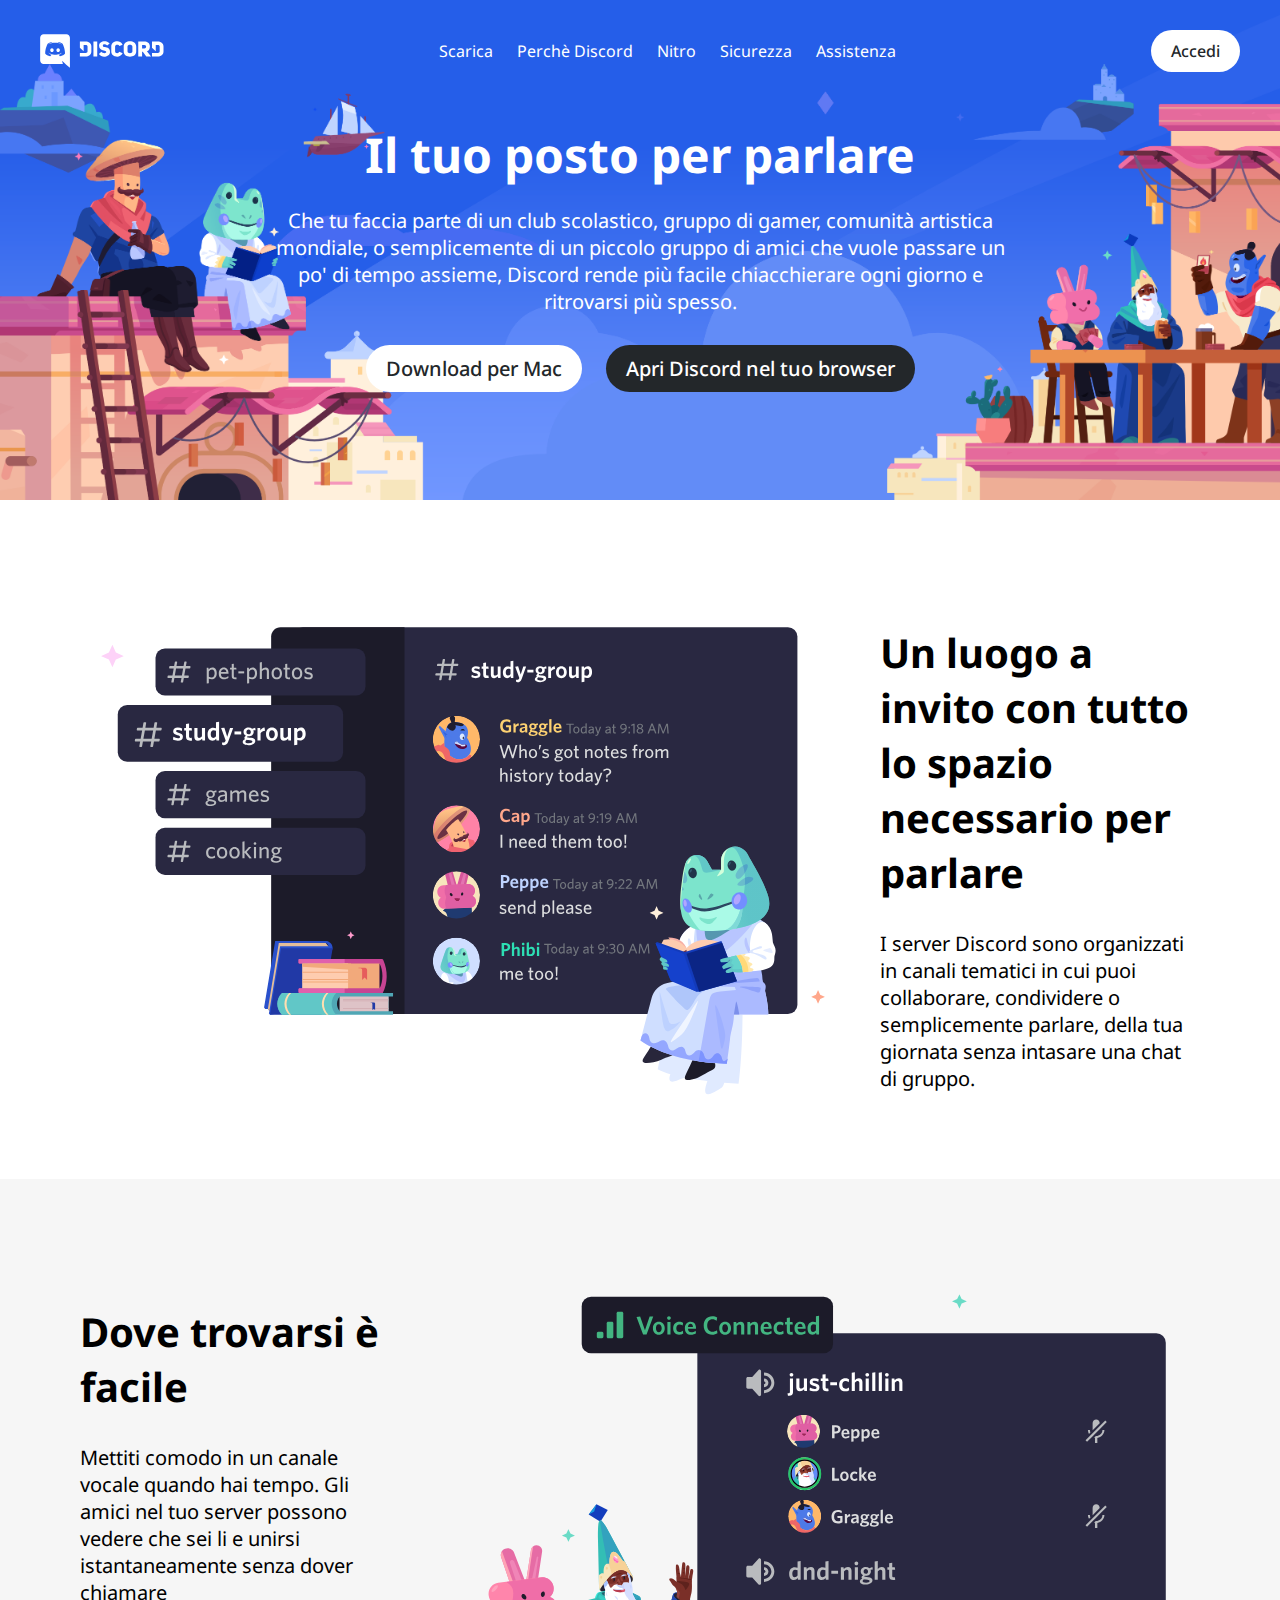
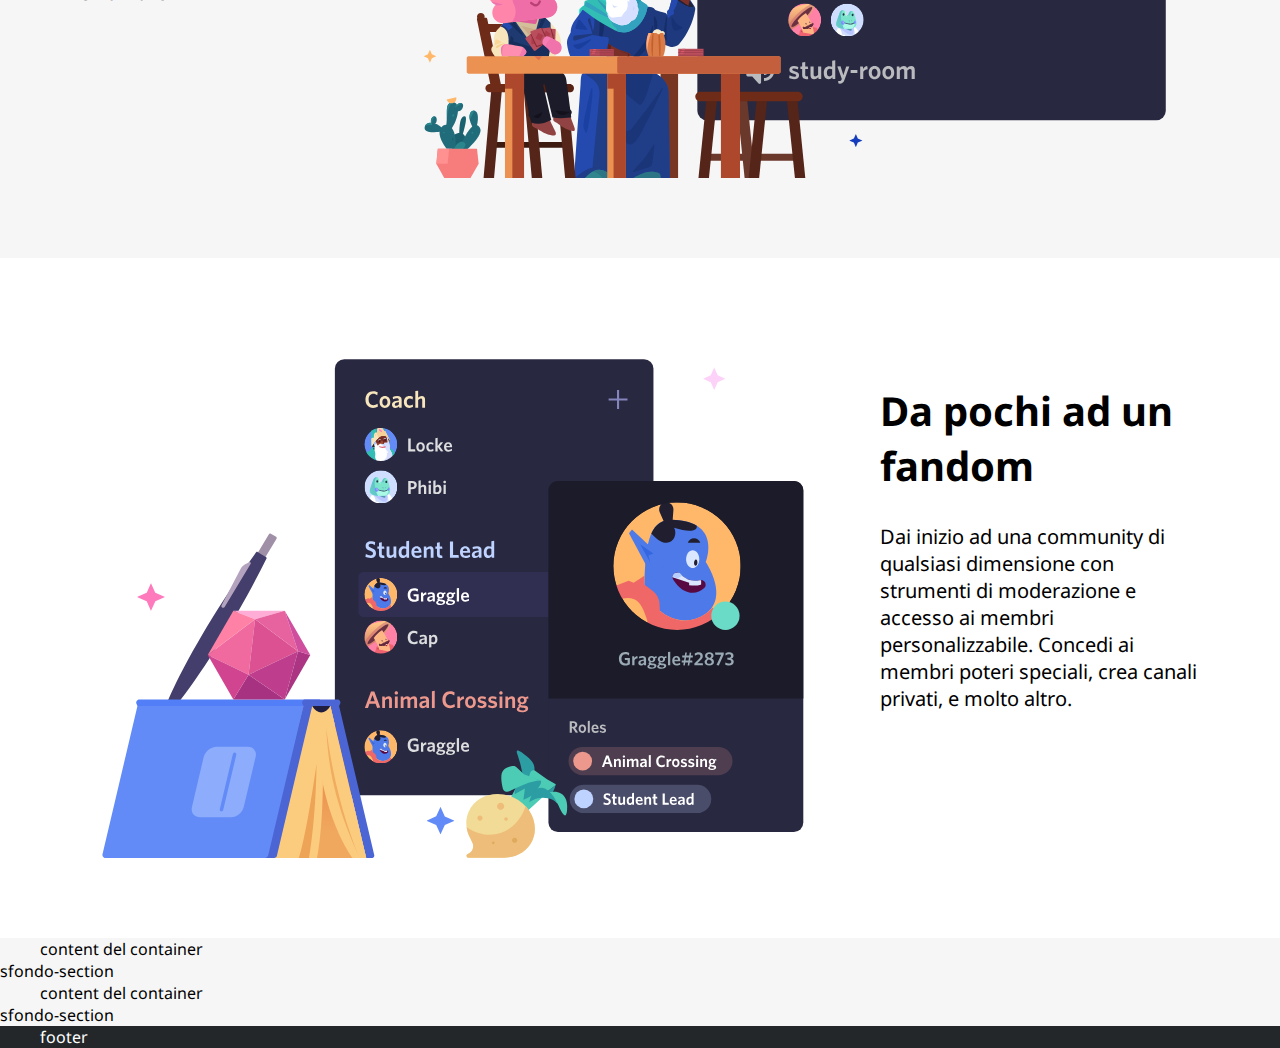
==== index.html @ d2abf6e1 "added 3/5 sections at main" ====
<!DOCTYPE html>
<html lang="en">

<head>
  <meta charset="UTF-8">
  <meta name="viewport" content="width=device-width, initial-scale=1.0">
  <link rel="stylesheet" href="resources/css/standard.css">
  <link rel="preconnect" href="https://fonts.googleapis.com">
  <link rel="preconnect" href="https://fonts.gstatic.com" crossorigin>
  <link
    href="https://fonts.googleapis.com/css2?family=Noto+Sans:ital,wght@0,100;0,200;0,300;0,400;0,500;0,600;0,700;0,800;0,900;1,100;1,200;1,300;1,400;1,500;1,600;1,700;1,800;1,900&display=swap"
    rel="stylesheet"> <!-- Link at google-font: "Noto Sans"-->
  <link rel="stylesheet" href="https://cdnjs.cloudflare.com/ajax/libs/font-awesome/6.5.1/css/all.min.css"
    integrity="sha512-DTOQO9RWCH3ppGqcWaEA1BIZOC6xxalwEsw9c2QQeAIftl+Vegovlnee1c9QX4TctnWMn13TZye+giMm8e2LwA=="
    crossorigin="anonymous" referrerpolicy="no-referrer" /> <!-- Link a Font Awesome-->
  <link rel="stylesheet" href="resources/css/utility.css">
  <link rel="stylesheet" href="resources/css/styles.css">
  <title>Discord</title>
</head>

<body>


  <header class=" background-color-blue color-secondary display-flex flex-direction-column">

    <nav class="container-1200 display-flex justify-content-space-between align-items-center width-100x100">
      <img src="resources/img/logo.svg" alt="discord logo">
      <ul class="no-list-style">
        <li><a href="www.google.com">Scarica</a></li>
        <li><a href="www.google.com">Perchè Discord</a></li>
        <li><a href="www.google.com">Nitro</a></li>
        <li><a href="www.google.com">Sicurezza</a></li>
        <li><a href="www.google.com">Assistenza</a></li>
      </ul>
      <a class="button background-color-secondary color-primary" href="www.google.com">Accedi</a>
    </nav>

    <div class="hero container-800 display-flex align-items-center">
      <section id="introduction" class="text-align-center">
        <h2 class="font-size-em-300 margin-20">Il tuo posto per parlare</h2>
        <p class="font-size-em-125 margin-20">Che tu faccia parte di un club scolastico, gruppo di gamer, comunità
          artistica mondiale, o semplicemente di
          un piccolo gruppo di amici che vuole passare un po' di tempo assieme, Discord rende più facile chiacchierare
          ogni giorno e ritrovarsi più spesso.</p>
        <a class="button display-inline-block margin-10 background-color-secondary color-primary font-size-125"
          href="www.google.com"><i class="fa-solid fa-down-long"></i>
          Download per Mac</a>
        <a class="button display-inline-block margin-10 background-color-primary color-secondary font-size-125"
          href="www.google.com">Apri Discord nel tuo browser</a>
      </section>
    </div>

  </header>



  <main>

    <section id="organization" class="padding-80">
      <div class="container-1200 display-flex">
        <img class="width-100x100" src="resources/img/item1.svg" alt="item1">
        <div class="section-description">
          <h2 class="font-size-em-250">Un luogo a invito con tutto lo spazio necessario per parlare</h2>
          <p class="font-size-em-125">I server Discord sono organizzati in canali tematici in cui puoi collaborare,
            condividere o semplicemente
            parlare, della tua giornata senza intasare una chat di gruppo.</p>
        </div>
      </div>
    </section>

    <section id="where" class="padding-80 background-color-grey">
      <div class="container-1200 display-flex flex-direction-row-reverse">
        <img class="width-100x100" src="resources/img/item2.svg" alt="item2">
        <div class="section-description">
          <h2 class="font-size-em-250">Dove trovarsi è facile</h2>
          <p class="font-size-em-125">Mettiti comodo in un canale vocale quando hai tempo. Gli amici nel tuo server
            possono vedere che sei li e unirsi istantaneamente senza dover chiamare</p>
        </div>
      </div>
    </section>

    <section id="community" class="padding-80">
      <div class="container-1200 display-flex">
        <img class="width-100x100" src="resources/img/item3.svg" alt="item3">
        <div class="section-description">
          <h2 class="font-size-em-250">Da pochi ad un fandom</h2>
          <p class="font-size-em-125">Dai inizio ad una community di qualsiasi dimensione con strumenti di moderazione e
            accesso ai membri personalizzabile. Concedi ai membri poteri speciali, crea canali privati, e molto altro.
          </p>
        </div>
      </div>
    </section>


    <section class="background-color-grey">
      <div class="container-1200 display-flex">
        content del container
      </div>sfondo-section
    </section>
    <section class="background-color-grey">
      <div class="container-1200 display-flex ">
        content del container
      </div>sfondo-section
    </section>
  </main>

  <footer class=" background-color-primary color-secondary">
    <div class="container-1200">
      footer
    </div>
  </footer>
</body>

</html>
---- resources/css/standard.css ----
/*********************** RESET **********************/

* {
  box-sizing: border-box;
  margin: 0;
  padding: 0;
}


/*********************** COLOR & BACKGROUND **********************/

:root {
  --white: #ffffff;
  --black: #000000;
  --blue: #0000ff;
  --green: #008000;
  --red: #ff0000;
  --yellow: #ffff00;
  --purple: #800080;
  --orange: #ffa500;
}

.white {
  color: var(--white);
}

.black {
  color: var(--black);
}

.blue {
  color: var(--blue);
}

.green {
  color: var(--green);
}

.red {
  color: var(--red);
}

.yellow {
  color: var(--yellow);
}

.purple {
  color: var(--purple);
}

.orange {
  color: var(--orange);
}

.background-white {
  background-color: var(--white);
}

.background-black {
  background-color: var(--black);
}

.background-blue {
  background-color: var(--blue);
}

.background-green {
  background-color: var(--green);
}

.background-red {
  background-color: var(--red);
}

.background-yellow {
  background-color: var(--yellow);
}

.background-purple {
  background-color: var(--purple);
}

.background-orange {
  background-color: var(--orange);
}


/******************** MARGIN AND PADDING ************************/

.padding-5 {
  padding: 5px;
}

.padding-10 {
  padding: 10px;
}

.padding-20 {
  padding: 20px;
}

.margin-5 {
  margin: 5px;
}

.margin-10 {
  margin: 10px;
}

.margin-20 {
  margin: 20px;
}

/*********************** UL **********************/

.no-list-style {
  list-style: none;
}


/*********************** TEXT **********************/

/** Font-Size **/

.font-size-25 {
  font-size: 0.25rem;
}

.font-size-50 {
  font-size: 0.5rem;
}

.font-size-75 {
  font-size: 0.75rem;
}

.font-size-100 {
  font-size: 1rem;
}

.font-size-125 {
  font-size: 1.25rem;
}

.font-size-150 {
  font-size: 1.5rem;
}

.font-size-175 {
  font-size: 1.75rem;
}

.font-size-200 {
  font-size: 2rem;
}


/*********************** DISPLAY **********************/

.display-inline-block {
  display: inline-block;
}


/*********************** DISPLAY: FLEX **********************/


.display-flex {
  display: flex;
}

.flex-direction-column {
  flex-direction: column;
}

.flex-direction-column-reverse {
  flex-direction: column-reverse;
}

.flex-direction-row {
  flex-direction: row;
}

.flex-direction-row-reverse {
  flex-direction: row-reverse;
}


/**/

.justify-content-start {
  justify-content: flex-start;
}

.justify-content-end {
  justify-content: flex-end;
}

.justify-content-around {
  justify-content: space-around;
}

.justify-content-center {
  justify-content: center;
}

.justify-content-space-between {
  justify-content: space-between;
}

.justify-content-space-evenly {
  justify-content: space-evenly;
}

/**/

.align-items-flex-start {
  align-items: flex-start;
}

.align-items-flex-end {
  align-items: flex-end;
}

.align-items-center {
  align-items: center;
}
---- resources/css/utility.css ----
/*********************** RESET **********************/

* {
  box-sizing: border-box;
  margin: 0;
  padding: 0;
}


/*********************** COLOR & BACKGROUND **********************/

:root {
  --white: #ffffff;
  --black: #000000;
  --blue: #0000ff;
  --green: #008000;
  --red: #ff0000;
  --yellow: #ffff00;
  --purple: #800080;
  --orange: #ffa500;
}

.white {
  color: var(--white);
}

.black {
  color: var(--black);
}

.blue {
  color: var(--blue);
}

.green {
  color: var(--green);
}

.red {
  color: var(--red);
}

.yellow {
  color: var(--yellow);
}

.purple {
  color: var(--purple);
}

.orange {
  color: var(--orange);
}

.background-white {
  background-color: var(--white);
}

.background-black {
  background-color: var(--black);
}

.background-blue {
  background-color: var(--blue);
}

.background-green {
  background-color: var(--green);
}

.background-red {
  background-color: var(--red);
}

.background-yellow {
  background-color: var(--yellow);
}

.background-purple {
  background-color: var(--purple);
}

.background-orange {
  background-color: var(--orange);
}


/******************** MARGIN AND PADDING ************************/

.padding-5 {
  padding: 5px;
}

.padding-10 {
  padding: 10px;
}

.padding-20 {
  padding: 20px;
}

.padding-30 {
  padding: 30px;
}

.padding-40 {
  padding: 40px;
}

.padding-50 {
  padding: 50px;
}

.padding-60 {
  padding: 60px;
}

.padding-70 {
  padding: 70px;
}

.padding-80 {
  padding: 80px;
}



.margin-5 {
  margin: 5px;
}

.margin-10 {
  margin: 10px;
}

.margin-20 {
  margin: 20px;
}

.margin-30 {
  margin: 30px;
}

.margin-40 {
  margin: 40px;
}

.margin-50 {
  margin: 50px;
}

.margin-60 {
  margin: 60px;
}

.margin-70 {
  margin: 70px;
}

.margin-80 {
  margin: 80px;
}



/*********************** CONTAINER  **********************/

.container-1200 {
  max-width: 1200px;
  margin: 0 auto;
}

.container-800 {
  max-width: 800px;
  margin: 0 auto;
}

.width-100x100 {
  width: 100%;
}


/*********************** UL **********************/

.no-list-style {
  list-style: none;
}






/*********************** TEXT **********************/

/** Font-Size **/

.font-size-rem-25 {
  font-size: 0.25rem;
}

.font-size-rem-50 {
  font-size: 0.5rem;
}

.font-size-rem-75 {
  font-size: 0.75rem;
}

.font-size-rem-100 {
  font-size: 1rem;
}

.font-size-rem-125 {
  font-size: 1.25rem;
}

.font-size-rem-150 {
  font-size: 1.5rem;
}

.font-size-rem-175 {
  font-size: 1.75rem;
}

.font-size-rem-200 {
  font-size: 2rem;
}

.font-size-rem-250 {
  font-size: 2.5rem;
}

.font-size-rem-300 {
  font-size: 3rem;
}

.font-size-em-25 {
  font-size: 0.25em;
}

.font-size-em-50 {
  font-size: 0.5em;
}

.font-size-em-75 {
  font-size: 0.75em;
}

.font-size-em-100 {
  font-size: 1em;
}

.font-size-em-125 {
  font-size: 1.25em;
}

.font-size-em-150 {
  font-size: 1.5em;
}

.font-size-em-175 {
  font-size: 1.75em;
}

.font-size-em-200 {
  font-size: 2em;
}

.font-size-em-250 {
  font-size: 2.5em;
}

.font-size-em-300 {
  font-size: 3em;
}



/**/

.text-align-center {
  text-align: center;
}


/*********************** DISPLAY **********************/

.display-inline-block {
  display: inline-block;
}


/*********************** DISPLAY: FLEX **********************/


.display-flex {
  display: flex;
}

.flex-direction-column {
  flex-direction: column;
}

.flex-direction-column-reverse {
  flex-direction: column-reverse;
}

.flex-direction-row {
  flex-direction: row;
}

.flex-direction-row-reverse {
  flex-direction: row-reverse;
}


/**/

.justify-content-start {
  justify-content: flex-start;
}

.justify-content-end {
  justify-content: flex-end;
}

.justify-content-around {
  justify-content: space-around;
}

.justify-content-center {
  justify-content: center;
}

.justify-content-space-between {
  justify-content: space-between;
}

.justify-content-space-evenly {
  justify-content: space-evenly;
}

/**/

.align-items-flex-start {
  align-items: flex-start;
}

.align-items-flex-end {
  align-items: flex-end;
}

.align-items-center {
  align-items: center;
}
---- resources/css/styles.css ----
* {
  font-family: 'Noto Sans', sans-serif;
  ;
}


/*********************** COLOR & BACKGROUND **********************/

:root {
  --color-secondary-color: #ffffff;
  --color-contrast: #aebbe7;
  --color-primary-color: #23272a;
  --color-background-color: #255ee9;
  --color-background-grey: #f6f6f6;
}

.color-primary {
  color: var(--color-primary-color);
}

.color-secondary {
  color: var(--color-secondary-color);
}

.color-contrast {
  color: var(--color-contrast);
}

.color-blue {
  color: var(--color-background-color);
}

.color-grey {
  color: var(--color-background-grey);
}

.background-color-primary {
  background-color: var(--color-primary-color);
}

.background-color-secondary {
  background-color: var(--color-secondary-color);
}

.background-color-contrast {
  background-color: var(--color-contrast);
}

.background-color-blue {
  background-color: var(--color-background-color);
}

.background-color-grey {
  background-color: var(--color-background-grey);
}

/*********************** BUTTON **************************/

.button {
  text-decoration: none;
  border-radius: 25px;
  padding: 10px 20px;
  font-weight: 500;
}

.button:hover {
  text-shadow: var(--color-primary-color) 1px 0 10px;
  color: var(--color-background-color);
}

/*******************************      HEADER   ******************************/

header {
  background-image: url(../img/jumbo.png);
  background-size: cover;
  min-height: 500px;
}

nav {
  padding: 30px 0;
  height: 20%;
}

nav li {
  display: inline-block;
  margin-left: 20px;
}

nav li a {
  text-decoration: none;
  color: var(--color-secondary-color);
}

nav li a:hover {
  text-shadow: var(--color-primary-color) 1px 0 10px;
}


/************************* MAIN *****************************************************/

.section-description {
  width: 40%;
  padding-top: 4%;
}

section img {
  width: 60%;
}

section h2 {
  margin-bottom: 30px;
}
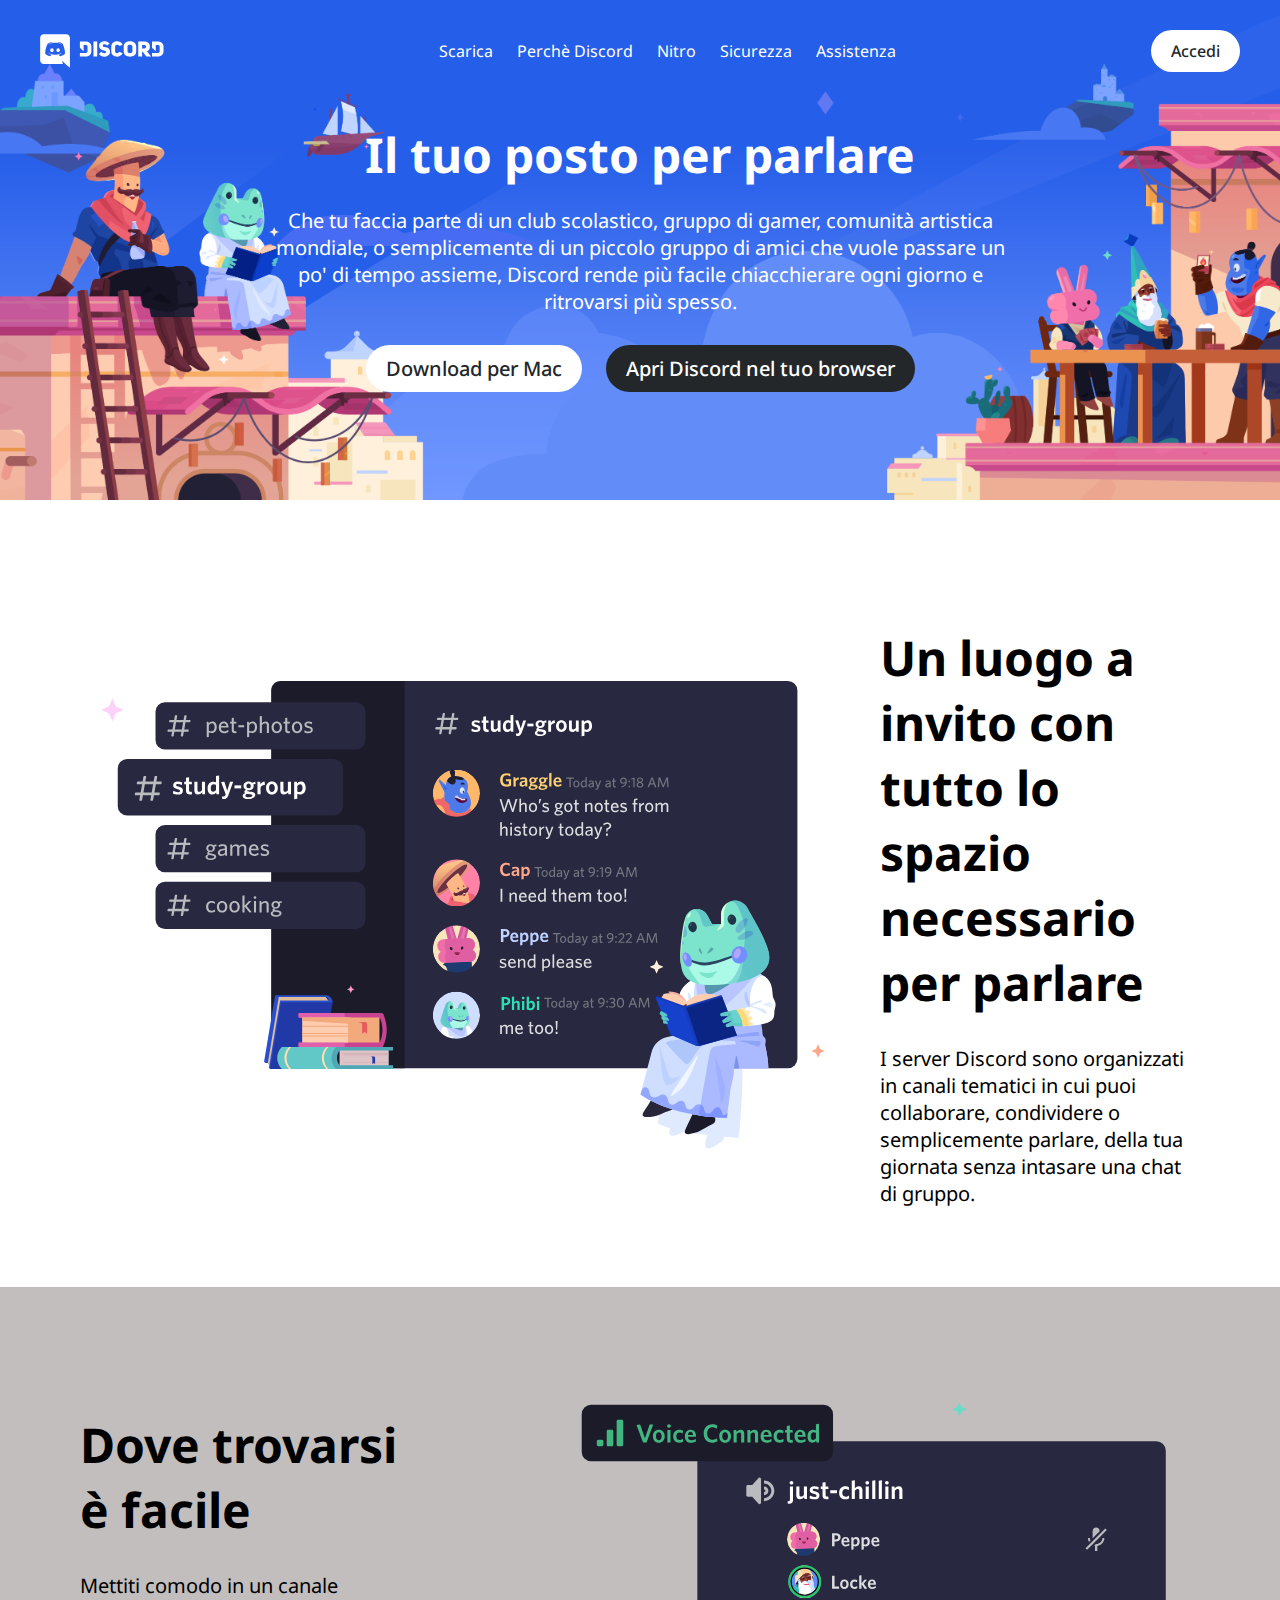
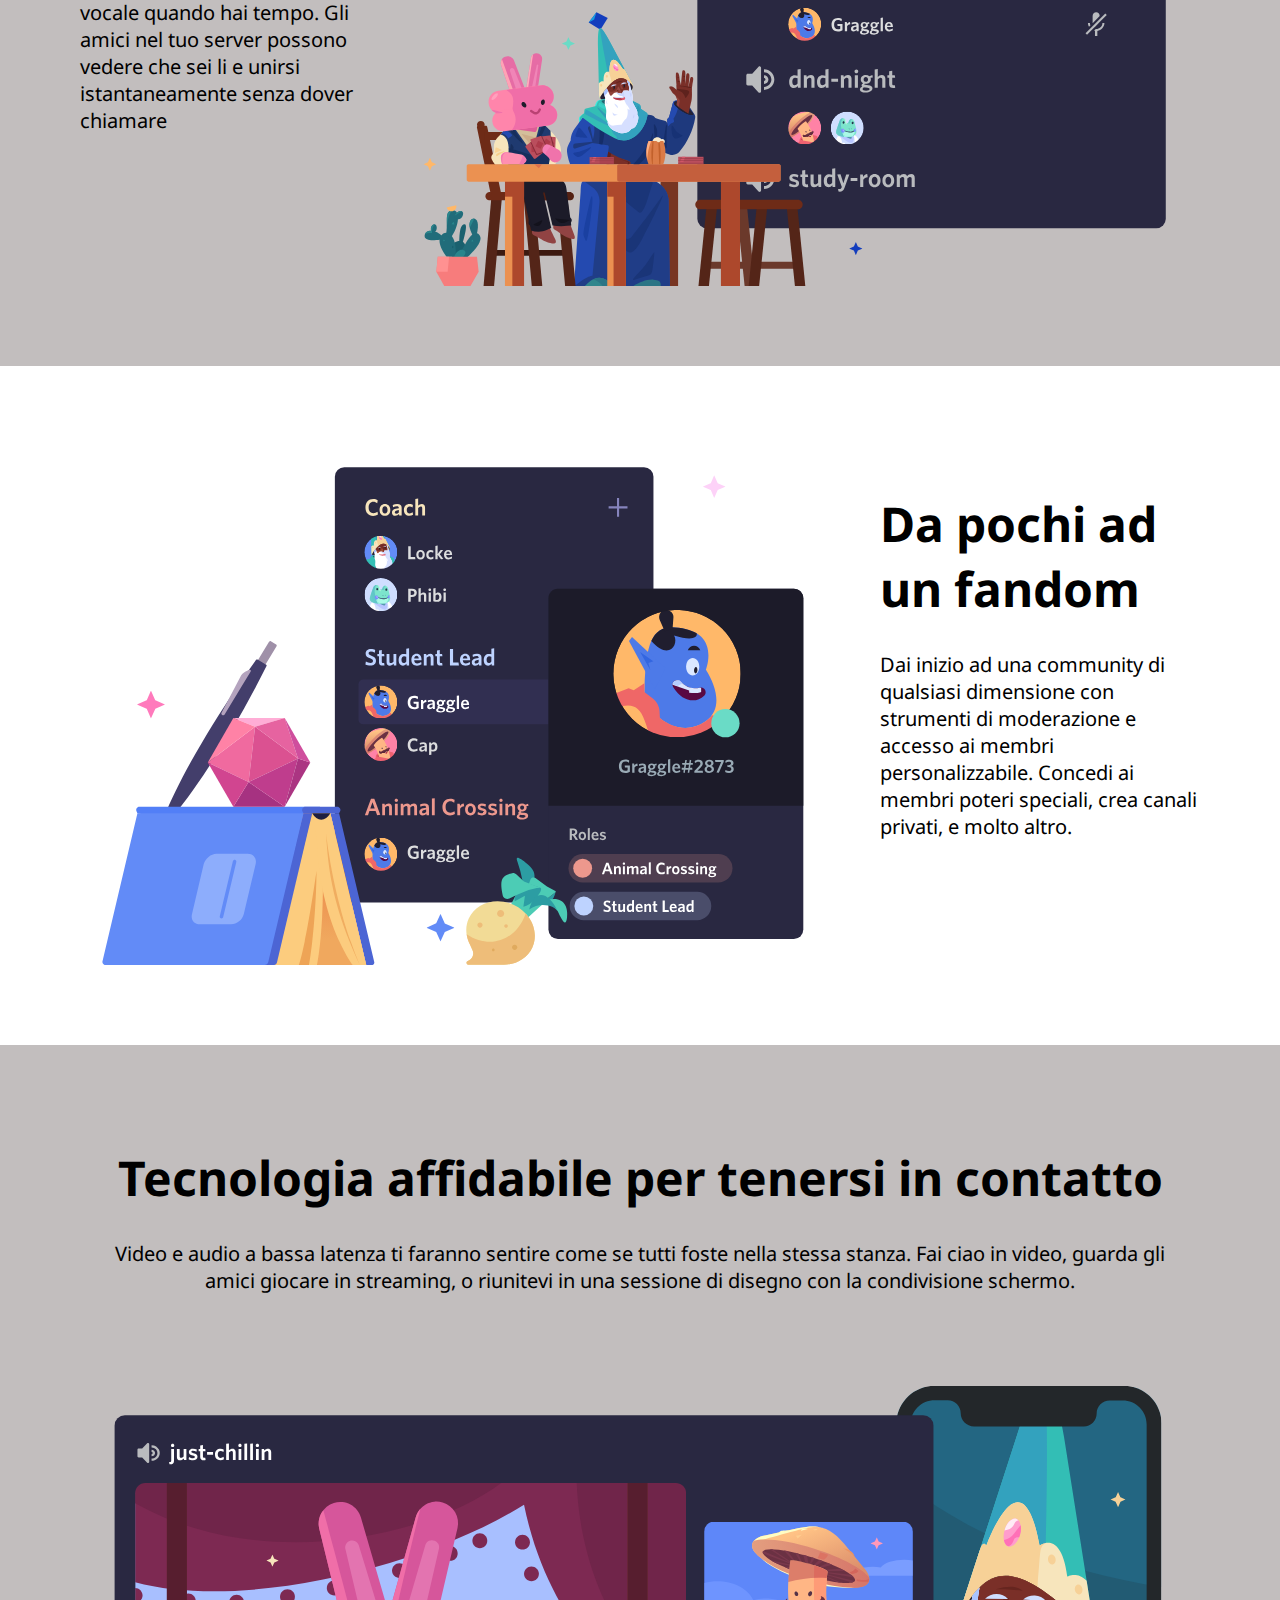
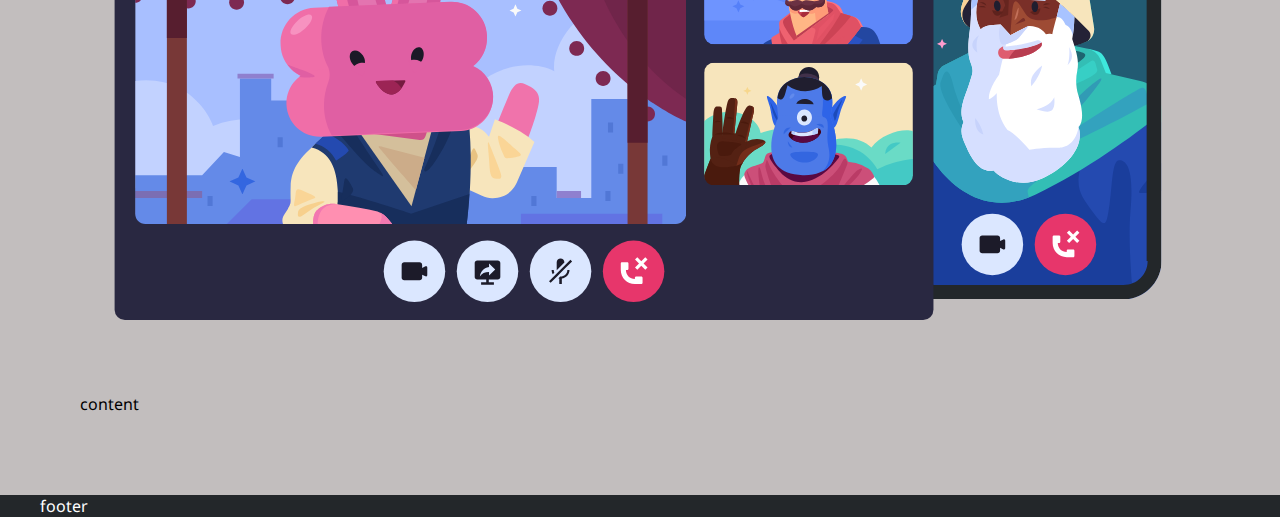
==== commit cc78fb74: "completed main" ====
--- a/index.html
+++ b/index.html
@@ -60,7 +60,7 @@
       <div class="container-1200 display-flex">
         <img class="width-100x100" src="resources/img/item1.svg" alt="item1">
         <div class="section-description">
-          <h2 class="font-size-em-250">Un luogo a invito con tutto lo spazio necessario per parlare</h2>
+          <h2 class="font-size-em-300">Un luogo a invito con tutto lo spazio necessario per parlare</h2>
           <p class="font-size-em-125">I server Discord sono organizzati in canali tematici in cui puoi collaborare,
             condividere o semplicemente
             parlare, della tua giornata senza intasare una chat di gruppo.</p>
@@ -68,11 +68,12 @@
       </div>
     </section>
 
+
     <section id="where" class="padding-80 background-color-grey">
       <div class="container-1200 display-flex flex-direction-row-reverse">
         <img class="width-100x100" src="resources/img/item2.svg" alt="item2">
         <div class="section-description">
-          <h2 class="font-size-em-250">Dove trovarsi è facile</h2>
+          <h2 class="font-size-em-300">Dove trovarsi è facile</h2>
           <p class="font-size-em-125">Mettiti comodo in un canale vocale quando hai tempo. Gli amici nel tuo server
             possono vedere che sei li e unirsi istantaneamente senza dover chiamare</p>
         </div>
@@ -83,7 +84,7 @@
       <div class="container-1200 display-flex">
         <img class="width-100x100" src="resources/img/item3.svg" alt="item3">
         <div class="section-description">
-          <h2 class="font-size-em-250">Da pochi ad un fandom</h2>
+          <h2 class="font-size-em-300">Da pochi ad un fandom</h2>
           <p class="font-size-em-125">Dai inizio ad una community di qualsiasi dimensione con strumenti di moderazione e
             accesso ai membri personalizzabile. Concedi ai membri poteri speciali, crea canali privati, e molto altro.
           </p>
@@ -92,16 +93,19 @@
     </section>
 
 
-    <section class="background-color-grey">
-      <div class="container-1200 display-flex">
-        content del container
-      </div>sfondo-section
-    </section>
-    <section class="background-color-grey">
-      <div class="container-1200 display-flex ">
-        content del container
-      </div>sfondo-section
-    </section>
+    <section id="call-to-action" class="background-color-grey padding-80">
+      <div class="container-1200 display-flex flex-direction-column">
+        <div class="text-align-center padding-20">
+          <h2 class="font-size-em-300">Tecnologia affidabile per tenersi in contatto</h2>
+          <p class="font-size-em-125">Video e audio a bassa latenza ti faranno sentire come se tutti foste nella stessa
+            stanza. Fai ciao in
+            video, guarda gli amici giocare in streaming, o riunitevi in una sessione di disegno con la condivisione
+            schermo.</p>
+        </div>
+
+        <img class="width-100x100" src="resources/img/item4-big.svg" alt="item4">
+        <div>content</div>
+      </div>
   </main>
 
   <footer class=" background-color-primary color-secondary">
--- a/resources/css/styles.css
+++ b/resources/css/styles.css
@@ -11,7 +11,7 @@
   --color-contrast: #aebbe7;
   --color-primary-color: #23272a;
   --color-background-color: #255ee9;
-  --color-background-grey: #f6f6f6;
+  --color-background-grey: rgb(194, 190, 190);
 }
 
 .color-primary {
@@ -109,4 +109,10 @@
 
 section h2 {
   margin-bottom: 30px;
+}
+
+.wave {
+  height: 15vh;
+  background-image: url(../img/wave.svg);
+  fill: red
 }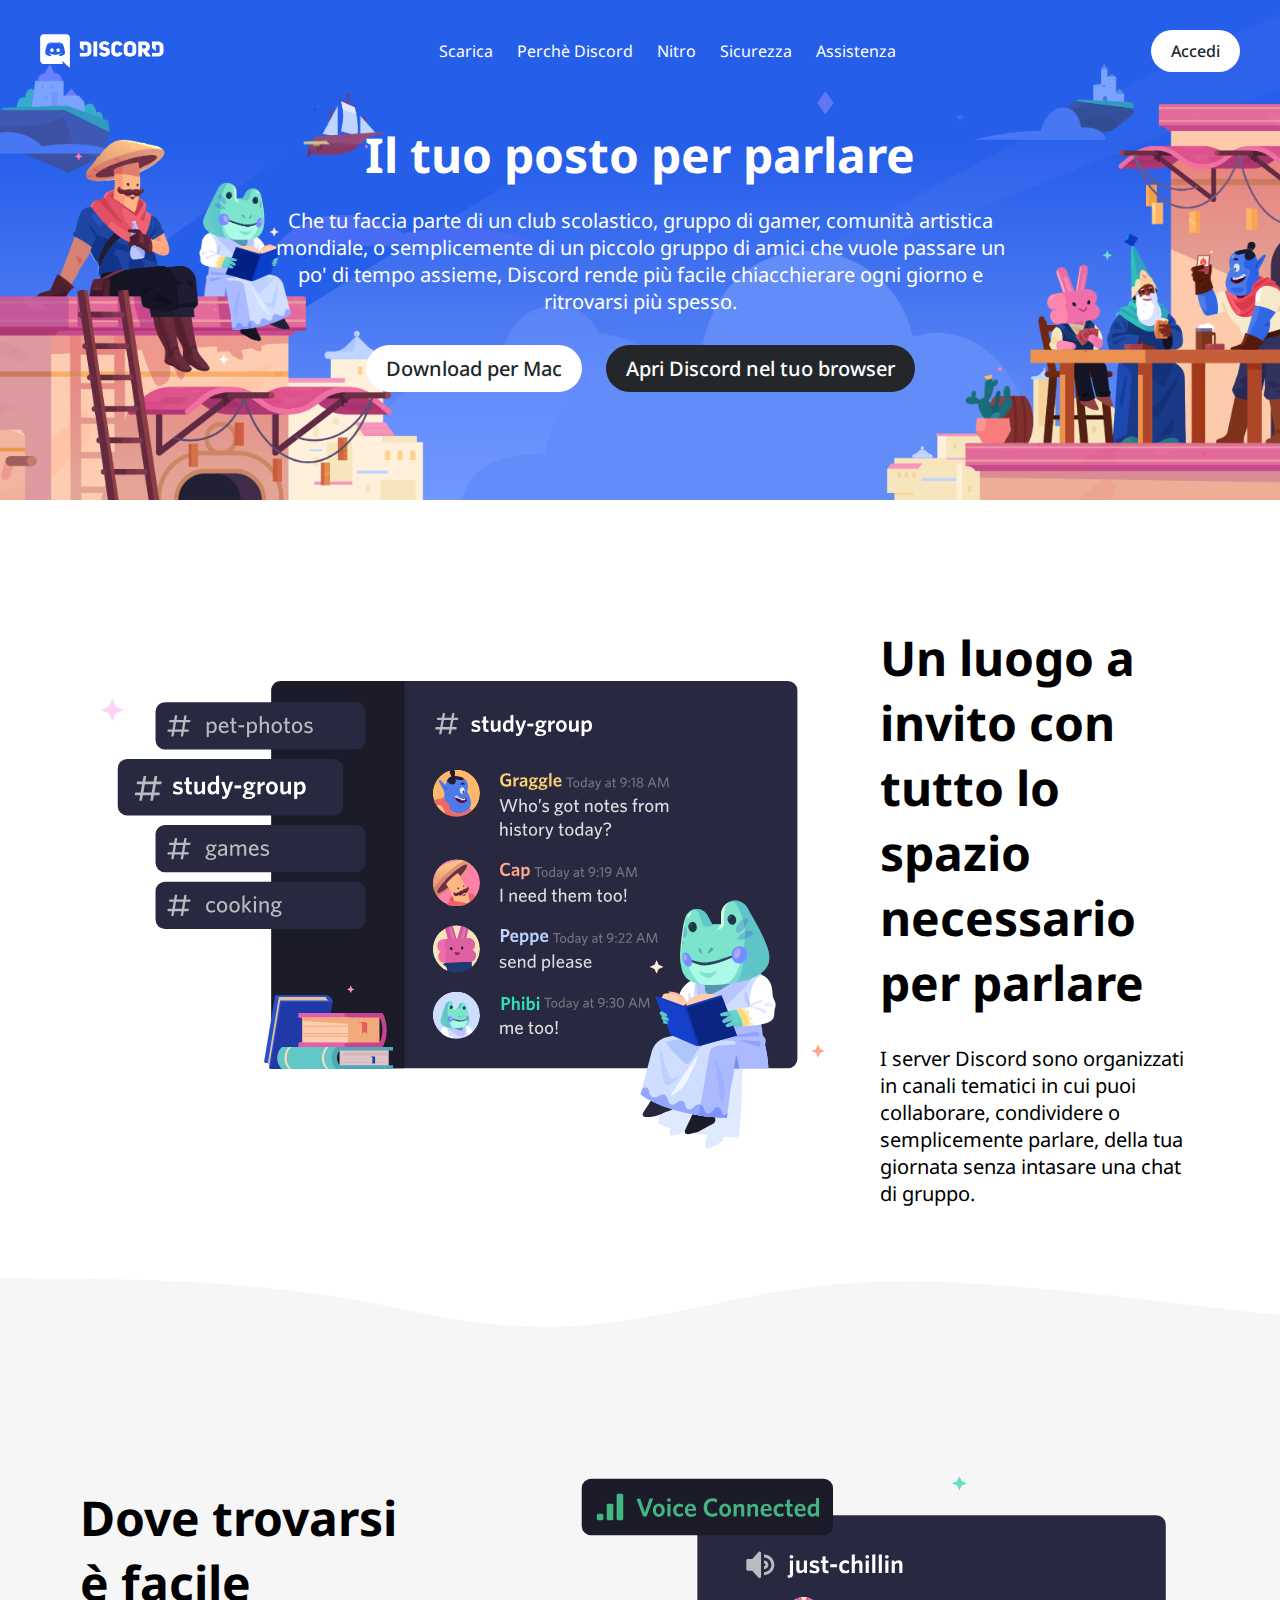
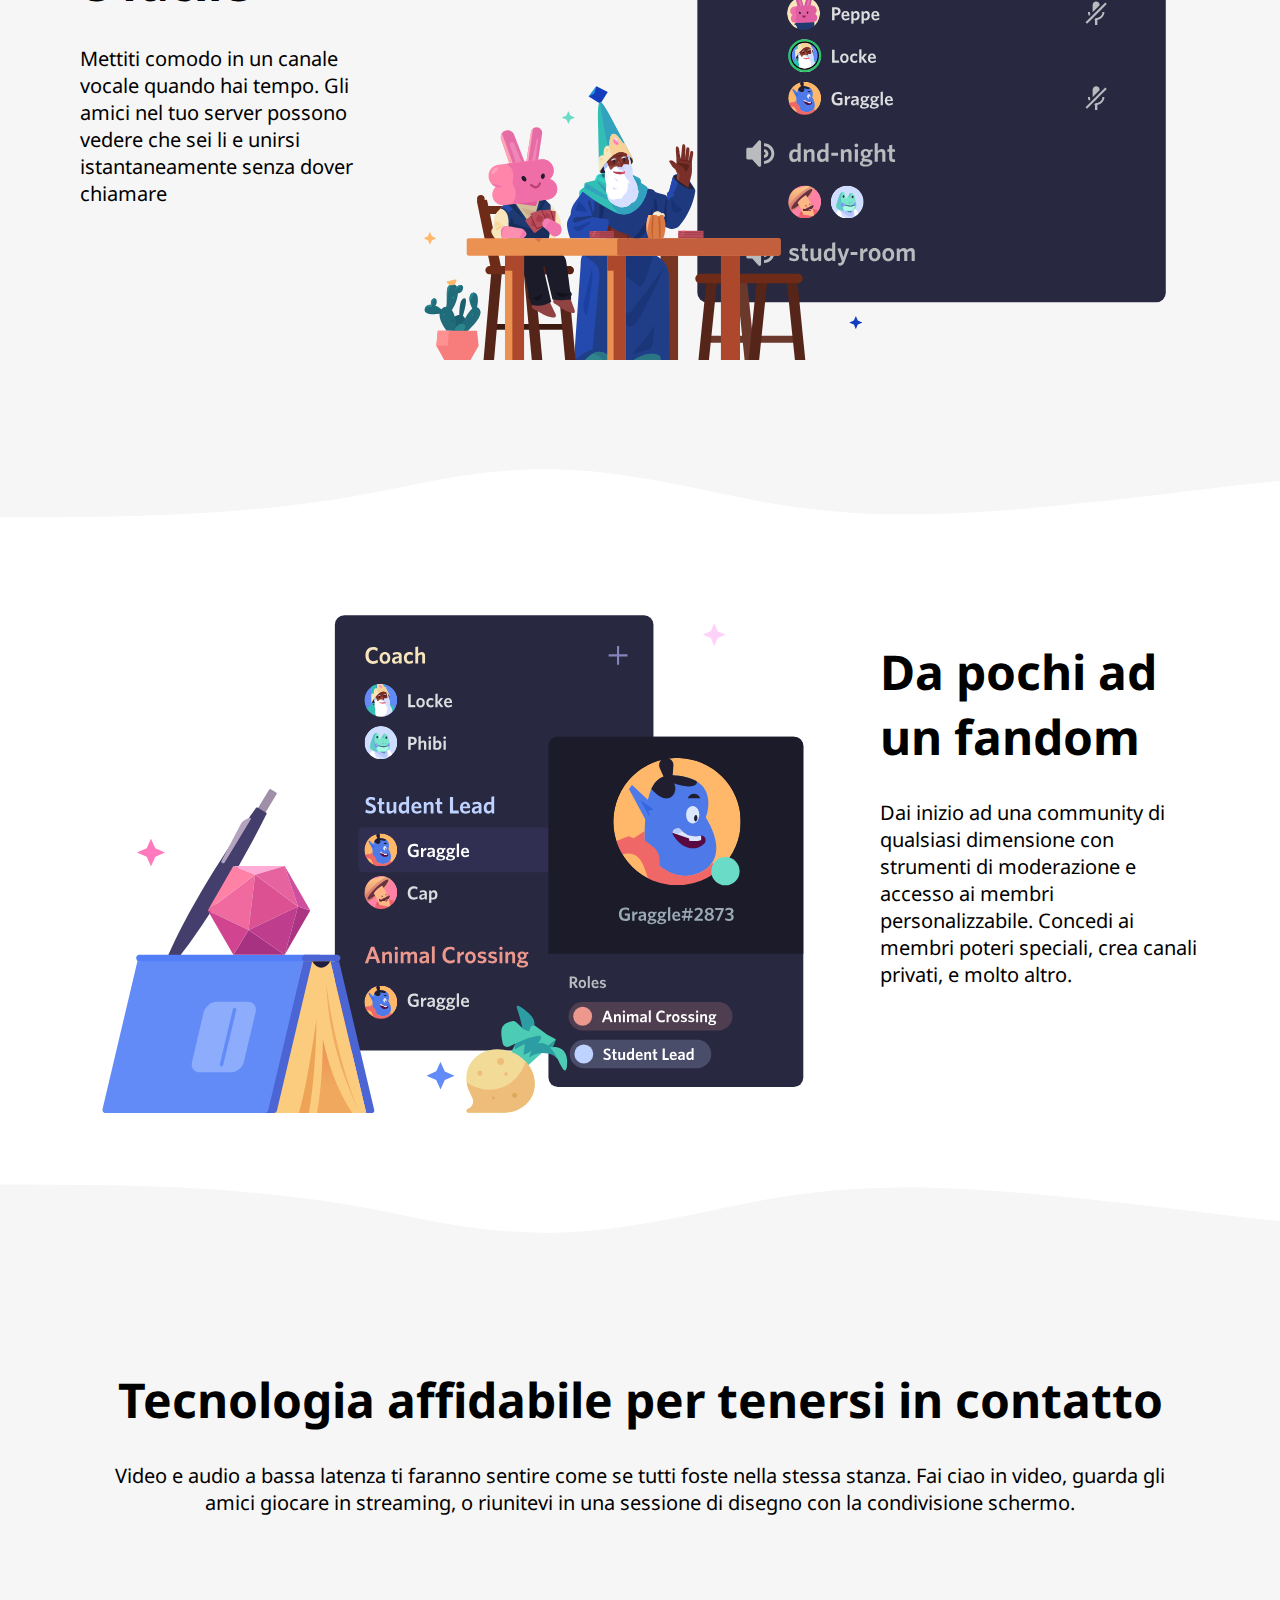
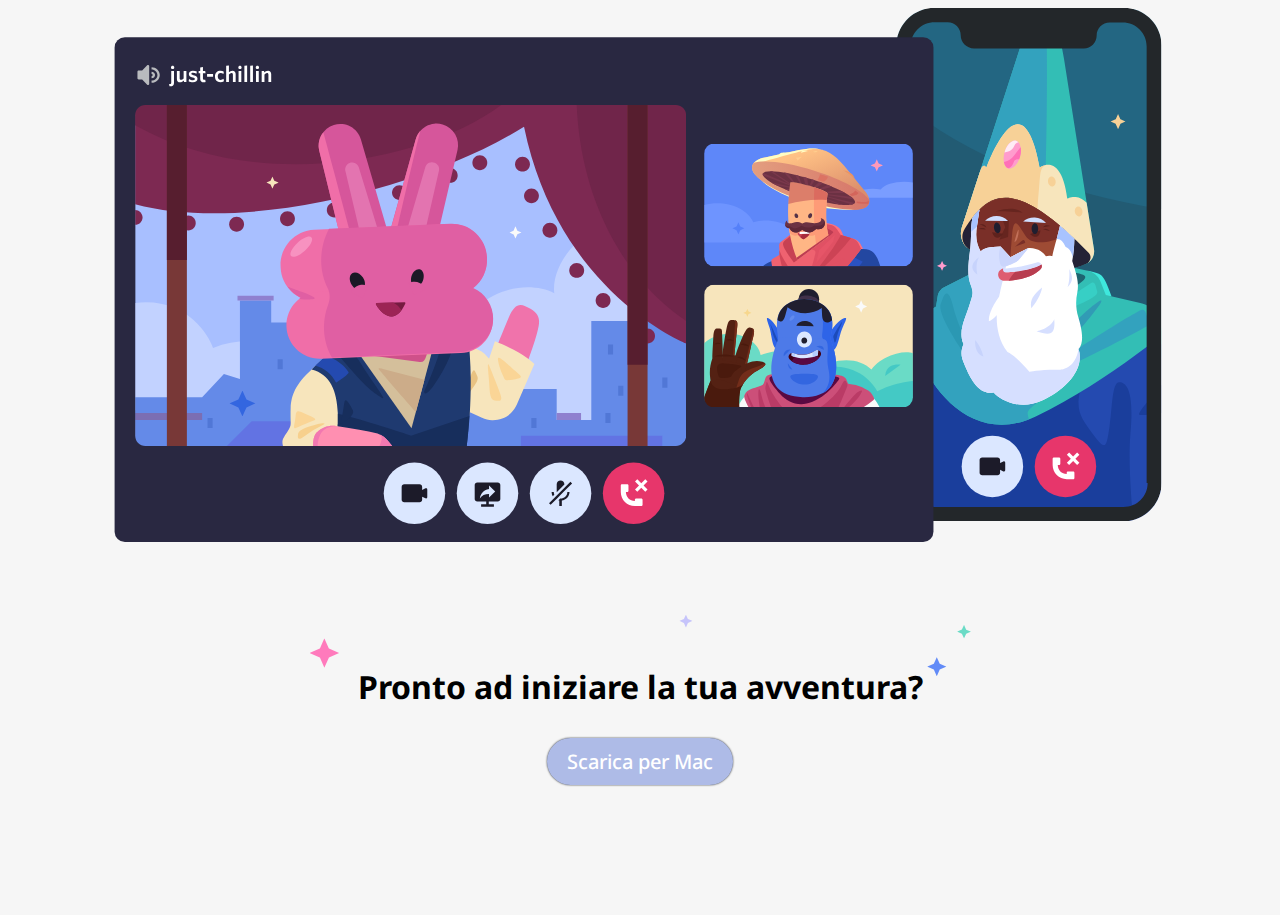
==== commit dc45ecc0: "added button on bottom of the main" ====
--- a/index.html
+++ b/index.html
@@ -42,10 +42,10 @@
           artistica mondiale, o semplicemente di
           un piccolo gruppo di amici che vuole passare un po' di tempo assieme, Discord rende più facile chiacchierare
           ogni giorno e ritrovarsi più spesso.</p>
-        <a class="button display-inline-block margin-10 background-color-secondary color-primary font-size-125"
+        <a class="button display-inline-block margin-10 background-color-secondary color-primary font-size-em-125"
           href="www.google.com"><i class="fa-solid fa-down-long"></i>
           Download per Mac</a>
-        <a class="button display-inline-block margin-10 background-color-primary color-secondary font-size-125"
+        <a class="button display-inline-block margin-10 background-color-primary color-secondary font-size-em-125"
           href="www.google.com">Apri Discord nel tuo browser</a>
       </section>
     </div>
@@ -68,9 +68,17 @@
       </div>
     </section>
 
+    <svg class="wave-1hkxOo fill-grey margin-negative-10" version="1.1" xmlns="http://www.w3.org/2000/svg"
+      viewBox="0 0 1440 100" preserveAspectRatio="none">
+      <path class="wavePath-haxJK1 animationPaused-2hZ4IO"
+        d="M826.337463,25.5396311 C670.970254,58.655965 603.696181,68.7870267 447.802481,35.1443383 C293.342778,1.81111414 137.33377,1.81111414 0,1.81111414 L0,150 L1920,150 L1920,1.81111414 C1739.53523,-16.6853983 1679.86404,73.1607868 1389.7826,37.4859505 C1099.70117,1.81111414 981.704672,-7.57670281 826.337463,25.5396311 Z">
+      </path>
+    </svg>
 
-    <section id="where" class="padding-80 background-color-grey">
-      <div class="container-1200 display-flex flex-direction-row-reverse">
+
+
+    <section id="where" class="padding-80 background-color-grey ">
+      <div class=" container-1200 display-flex flex-direction-row-reverse">
         <img class="width-100x100" src="resources/img/item2.svg" alt="item2">
         <div class="section-description">
           <h2 class="font-size-em-300">Dove trovarsi è facile</h2>
@@ -79,6 +87,13 @@
         </div>
       </div>
     </section>
+
+    <svg class="wave-1hkxOo fill-grey flip-vertically margin-negative-10" version="1.1"
+      xmlns="http://www.w3.org/2000/svg" viewBox="0 0 1440 100" preserveAspectRatio="none">
+      <path class="wavePath-haxJK1 animationPaused-2hZ4IO"
+        d="M826.337463,25.5396311 C670.970254,58.655965 603.696181,68.7870267 447.802481,35.1443383 C293.342778,1.81111414 137.33377,1.81111414 0,1.81111414 L0,150 L1920,150 L1920,1.81111414 C1739.53523,-16.6853983 1679.86404,73.1607868 1389.7826,37.4859505 C1099.70117,1.81111414 981.704672,-7.57670281 826.337463,25.5396311 Z">
+      </path>
+    </svg>
 
     <section id="community" class="padding-80">
       <div class="container-1200 display-flex">
@@ -92,8 +107,14 @@
       </div>
     </section>
 
+    <svg class="wave-1hkxOo fill-grey margin-negative-10" version="1.1" xmlns="http://www.w3.org/2000/svg"
+      viewBox="0 0 1440 100" preserveAspectRatio="none">
+      <path class="wavePath-haxJK1 animationPaused-2hZ4IO"
+        d="M826.337463,25.5396311 C670.970254,58.655965 603.696181,68.7870267 447.802481,35.1443383 C293.342778,1.81111414 137.33377,1.81111414 0,1.81111414 L0,150 L1920,150 L1920,1.81111414 C1739.53523,-16.6853983 1679.86404,73.1607868 1389.7826,37.4859505 C1099.70117,1.81111414 981.704672,-7.57670281 826.337463,25.5396311 Z">
+      </path>
+    </svg>
 
-    <section id="call-to-action" class="background-color-grey padding-80">
+    <section id="section-call-to-action" class="background-color-grey padding-80">
       <div class="container-1200 display-flex flex-direction-column">
         <div class="text-align-center padding-20">
           <h2 class="font-size-em-300">Tecnologia affidabile per tenersi in contatto</h2>
@@ -104,13 +125,20 @@
         </div>
 
         <img class="width-100x100" src="resources/img/item4-big.svg" alt="item4">
-        <div>content</div>
+        <div class="call-to-action container-800 display-inline-block padding-50 text-align-center">
+          <h2 class="font-size-em-200">Pronto ad iniziare la tua avventura?</h2>
+          <a class="button button-download display-inline-block background-color-contrast color-secondary font-size-em-125 "
+            href="www.google.com"><i class="fa-solid fa-down-long"></i> Scarica per Mac</a>
+        </div>
       </div>
+
+      </div>
+
   </main>
 
   <footer class=" background-color-primary color-secondary">
     <div class="container-1200">
-      footer
+
     </div>
   </footer>
 </body>
--- a/resources/css/utility.css
+++ b/resources/css/utility.css
@@ -124,7 +124,6 @@
 }
 
 
-
 .margin-5 {
   margin: 5px;
 }
@@ -187,8 +186,15 @@
 }
 
 
-
-
+/*********************** IMG **********************/
+
+.flip-orizzontally {
+  transform: scaleX(-1);
+}
+
+.flip-vertically {
+  transform: scaleY(-1);
+}
 
 
 /*********************** TEXT **********************/
@@ -274,7 +280,6 @@
 .font-size-em-300 {
   font-size: 3em;
 }
-
 
 
 /**/
--- a/resources/css/styles.css
+++ b/resources/css/styles.css
@@ -11,7 +11,7 @@
   --color-contrast: #aebbe7;
   --color-primary-color: #23272a;
   --color-background-color: #255ee9;
-  --color-background-grey: rgb(194, 190, 190);
+  --color-background-grey: #F6F6F6;
 }
 
 .color-primary {
@@ -111,8 +111,20 @@
   margin-bottom: 30px;
 }
 
-.wave {
-  height: 15vh;
-  background-image: url(../img/wave.svg);
-  fill: red
+.margin-negative-10 {
+  margin: -10px 0;
+}
+
+.fill-grey {
+  fill: var(--color-background-grey);
+}
+
+.call-to-action {
+  background-image: url(../img/stars.svg);
+  background-size: contain;
+  background-repeat: no-repeat;
+}
+
+.call-to-action .button {
+  box-shadow: #23272a 0 0 2px;
 }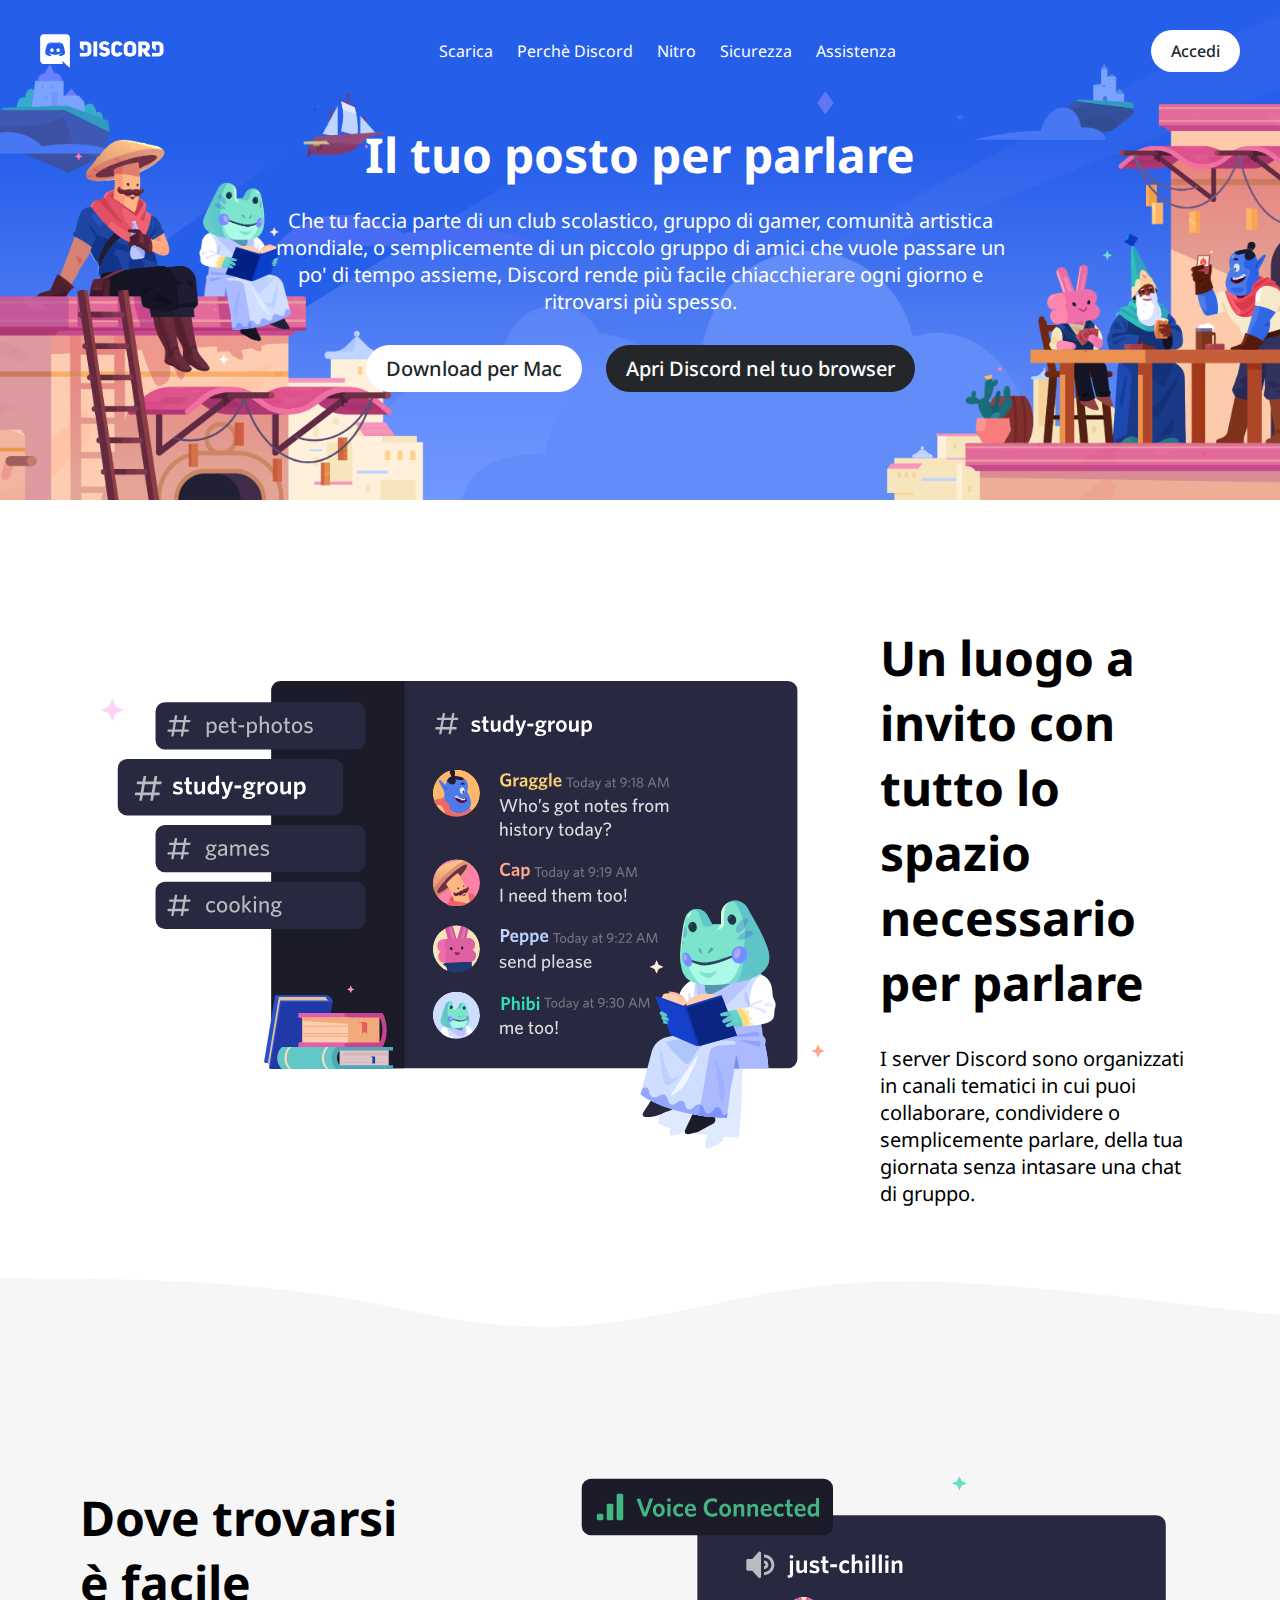
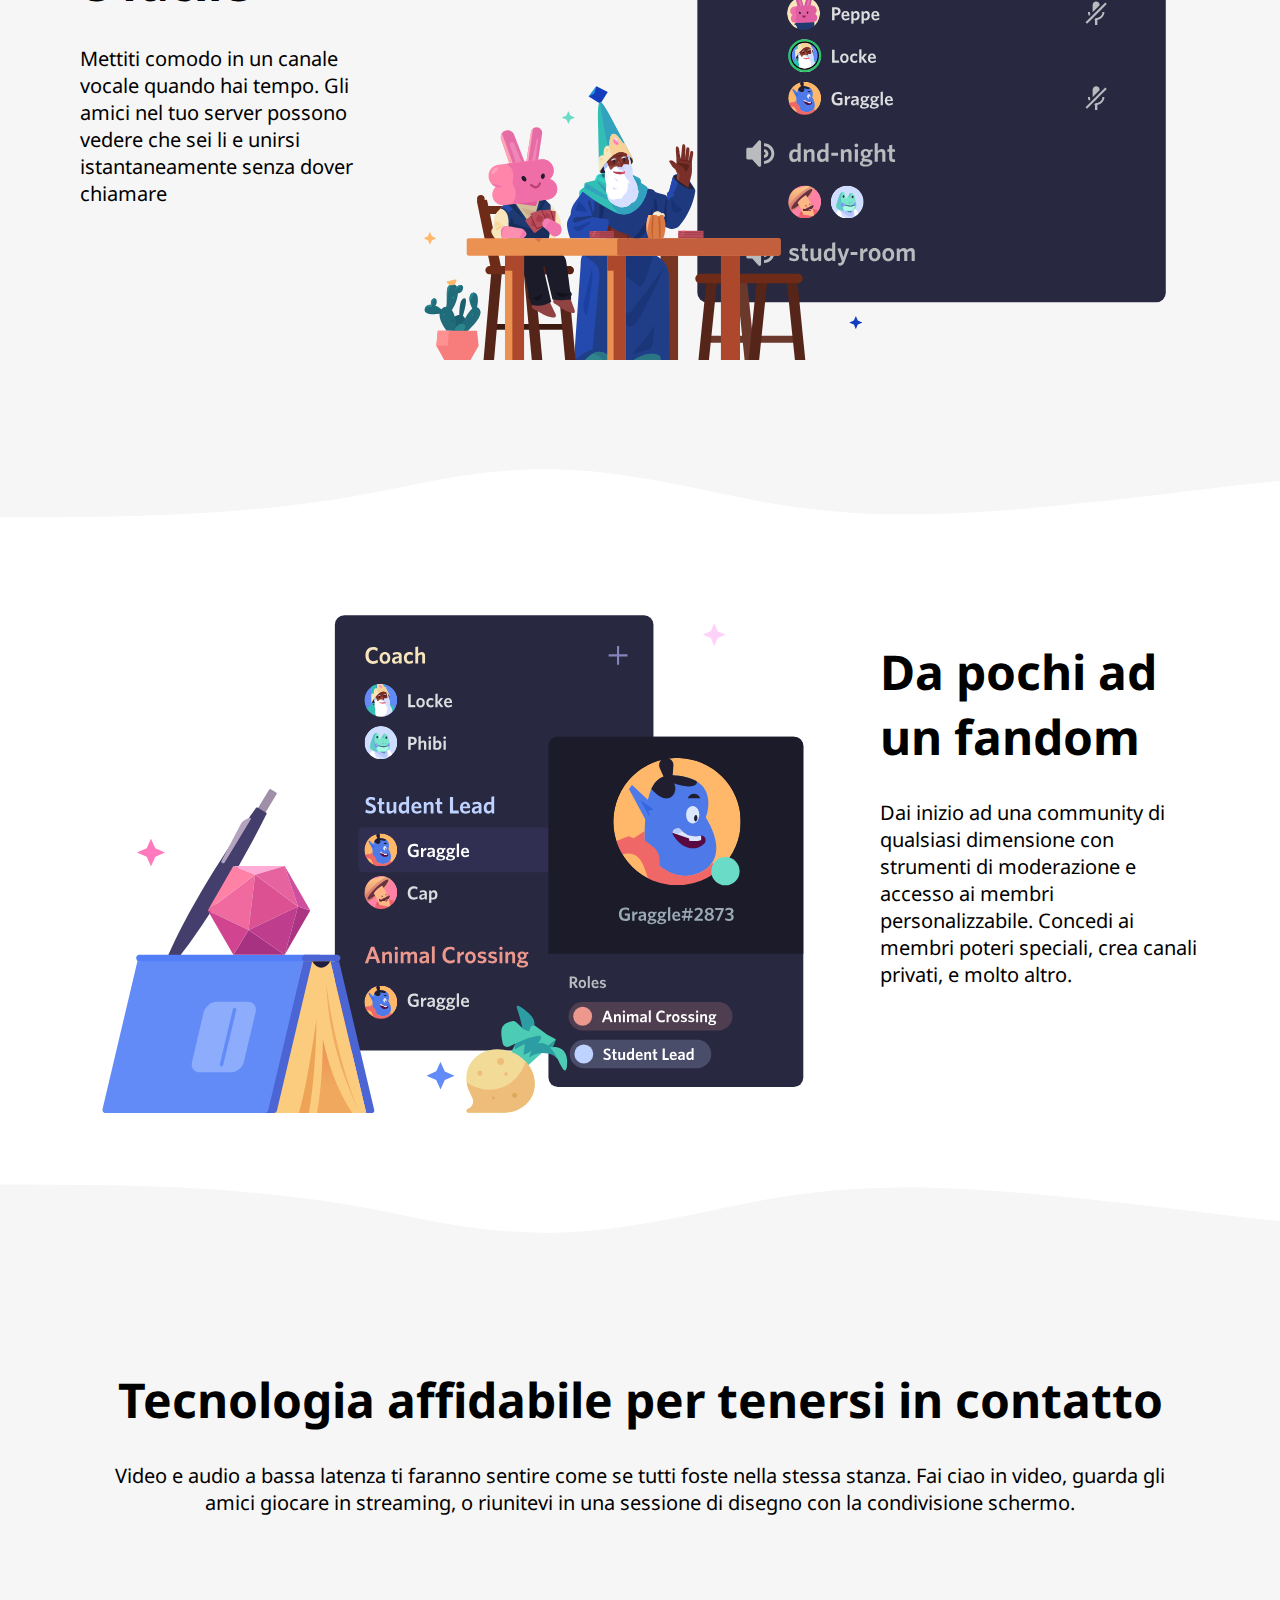
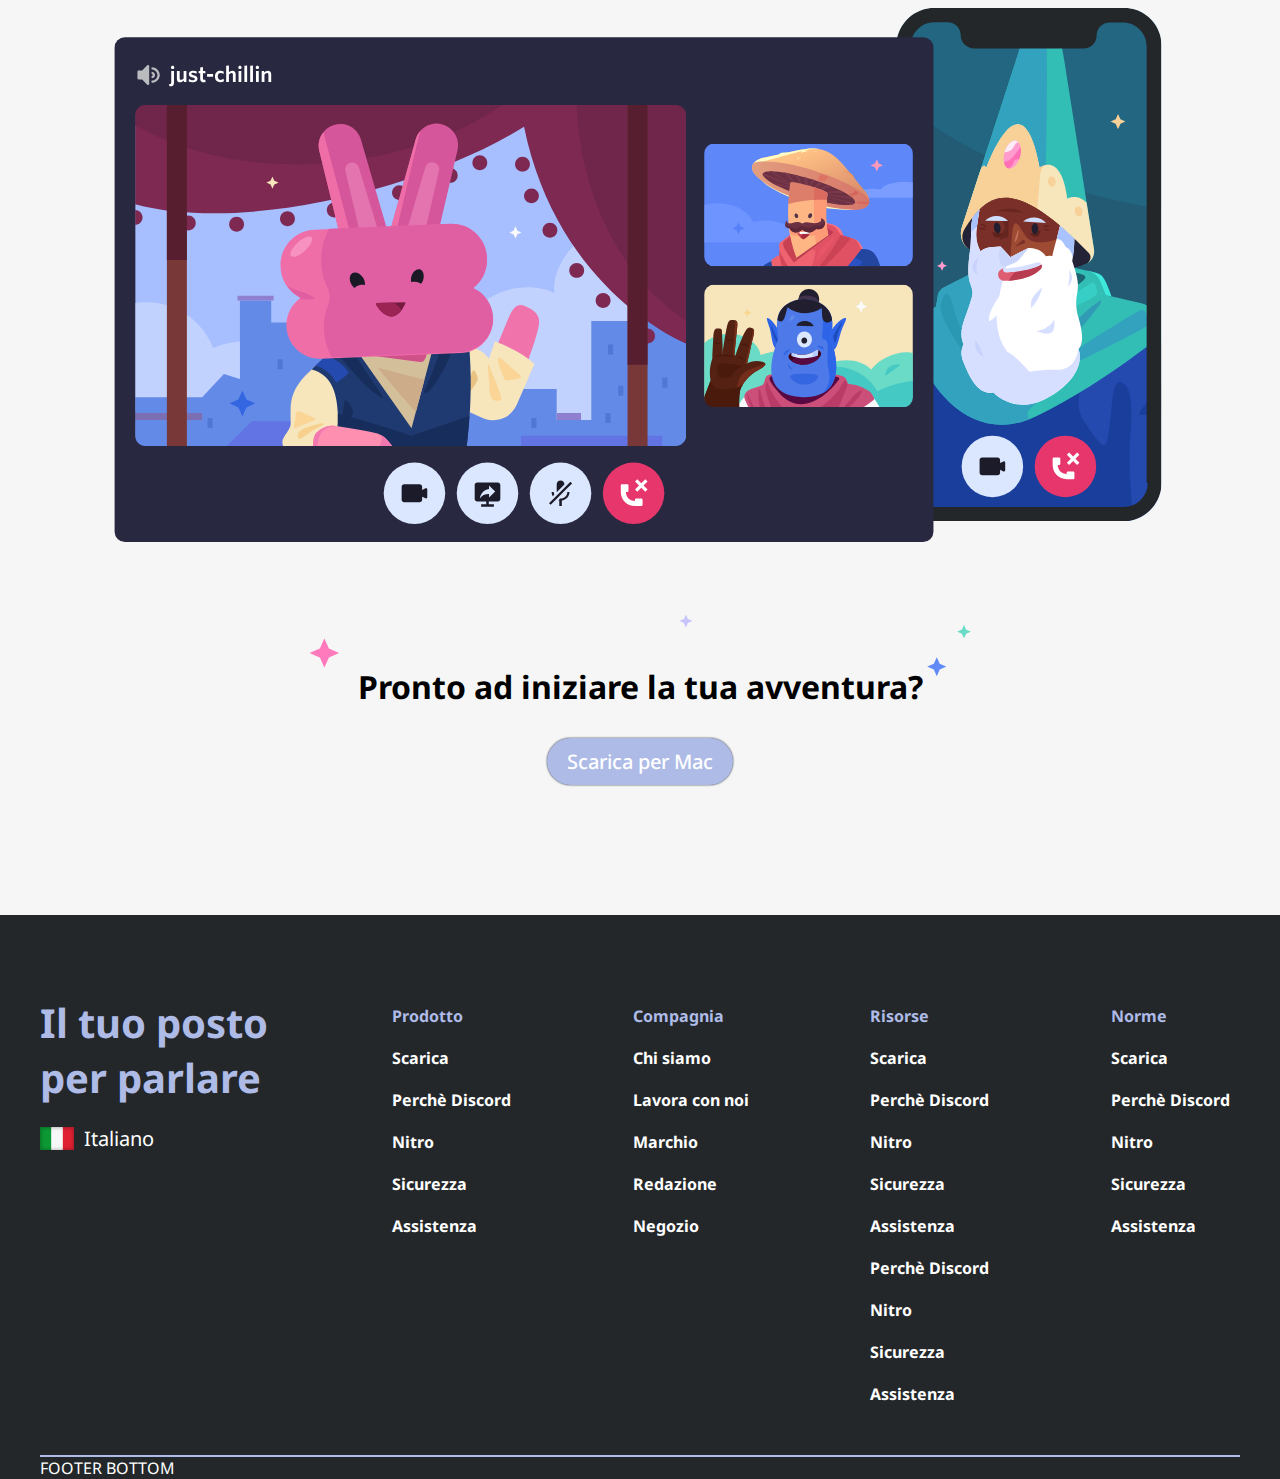
==== commit bbfd23a3: "Created Footer top" ====
--- a/index.html
+++ b/index.html
@@ -133,14 +133,82 @@
       </div>
 
       </div>
-
   </main>
+
+
 
   <footer class=" background-color-primary color-secondary">
     <div class="container-1200">
 
+      <div class="footer-top display-flex justify-content-space-between ">
+
+        <section id="contacts" class="display-flex flex-direction-column">
+          <h2 class="font-size-em-250 color-contrast">Il tuo posto per parlare</h2>
+          <div class="lenguage display-flex align-items-center font-size-em-125">
+            <img src="resources/img/italy.png" alt="italy flag">Italiano <i
+              class="fa-solid fa-angle-down padding-10"></i>
+          </div>
+          <div class="contact-icons font-size-em-150 display-flex justify-content-space-between">
+            <i class="fa-brands fa-twitter"></i>
+            <i class="fa-brands fa-instagram"></i>
+            <i class="fa-brands fa-facebook"></i>
+            <i class="fa-brands fa-youtube"></i>
+          </div>
+        </section>
+
+        <div>
+          <ul class="no-list-style">
+            <li class="color-contrast">Prodotto</li>
+            <li><a href="www.google.com">Scarica</a></li>
+            <li><a href="www.google.com">Perchè Discord</a></li>
+            <li><a href="www.google.com">Nitro</a></li>
+            <li><a href="www.google.com">Sicurezza</a></li>
+            <li><a href="www.google.com">Assistenza</a></li>
+          </ul>
+        </div>
+        <div>
+          <ul class="no-list-style">
+            <li class="color-contrast">Compagnia</li>
+            <li><a href="www.google.com">Chi siamo</a></li>
+            <li><a href="www.google.com">Lavora con noi</a></li>
+            <li><a href="www.google.com">Marchio</a></li>
+            <li><a href="www.google.com">Redazione</a></li>
+            <li><a href="www.google.com">Negozio</a></li>
+          </ul>
+        </div>
+        <div>
+          <ul class="no-list-style">
+            <li class="color-contrast">Risorse</li>
+            <li><a href="www.google.com">Scarica</a></li>
+            <li><a href="www.google.com">Perchè Discord</a></li>
+            <li><a href="www.google.com">Nitro</a></li>
+            <li><a href="www.google.com">Sicurezza</a></li>
+            <li><a href="www.google.com">Assistenza</a></li>
+            <li><a href="www.google.com">Perchè Discord</a></li>
+            <li><a href="www.google.com">Nitro</a></li>
+            <li><a href="www.google.com">Sicurezza</a></li>
+            <li><a href="www.google.com">Assistenza</a></li>
+          </ul>
+        </div>
+        <div>
+          <ul class="no-list-style">
+            <li class="color-contrast">Norme </li>
+            <li><a href="www.google.com">Scarica</a></li>
+            <li><a href="www.google.com">Perchè Discord</a></li>
+            <li><a href="www.google.com">Nitro</a></li>
+            <li><a href="www.google.com">Sicurezza</a></li>
+            <li><a href="www.google.com">Assistenza</a></li>
+          </ul>
+        </div>
+      </div>
+
+      <div class="footer-bottom">
+        FOOTER BOTTOM
+      </div>
+
     </div>
   </footer>
+
 </body>
 
 </html>--- a/resources/css/styles.css
+++ b/resources/css/styles.css
@@ -91,7 +91,7 @@
   color: var(--color-secondary-color);
 }
 
-nav li a:hover {
+li a:hover {
   text-shadow: var(--color-primary-color) 1px 0 10px;
 }
 
@@ -107,7 +107,7 @@
   width: 60%;
 }
 
-section h2 {
+main section h2 {
   margin-bottom: 30px;
 }
 
@@ -127,4 +127,42 @@
 
 .call-to-action .button {
   box-shadow: #23272a 0 0 2px;
+}
+
+/************************* FOOTER *****************************************************/
+
+.footer-top {
+  padding-top: 80px;
+  padding-bottom: 40px;
+  border-bottom: var(--color-contrast) 2px solid;
+}
+
+footer li {
+  padding: 10px;
+  font-weight: 700;
+}
+
+footer li a {
+  text-decoration: none;
+  color: var(--color-secondary-color);
+}
+
+footer li a:hover {
+  color: var(--color-contrast);
+}
+
+#contacts {
+  width: 20%;
+}
+
+
+#contacts img {
+  width: 20%;
+  margin-right: 10px;
+}
+
+.contact-icons,
+.lenguage {
+  max-width: 70%;
+  margin-top: 20px;
 }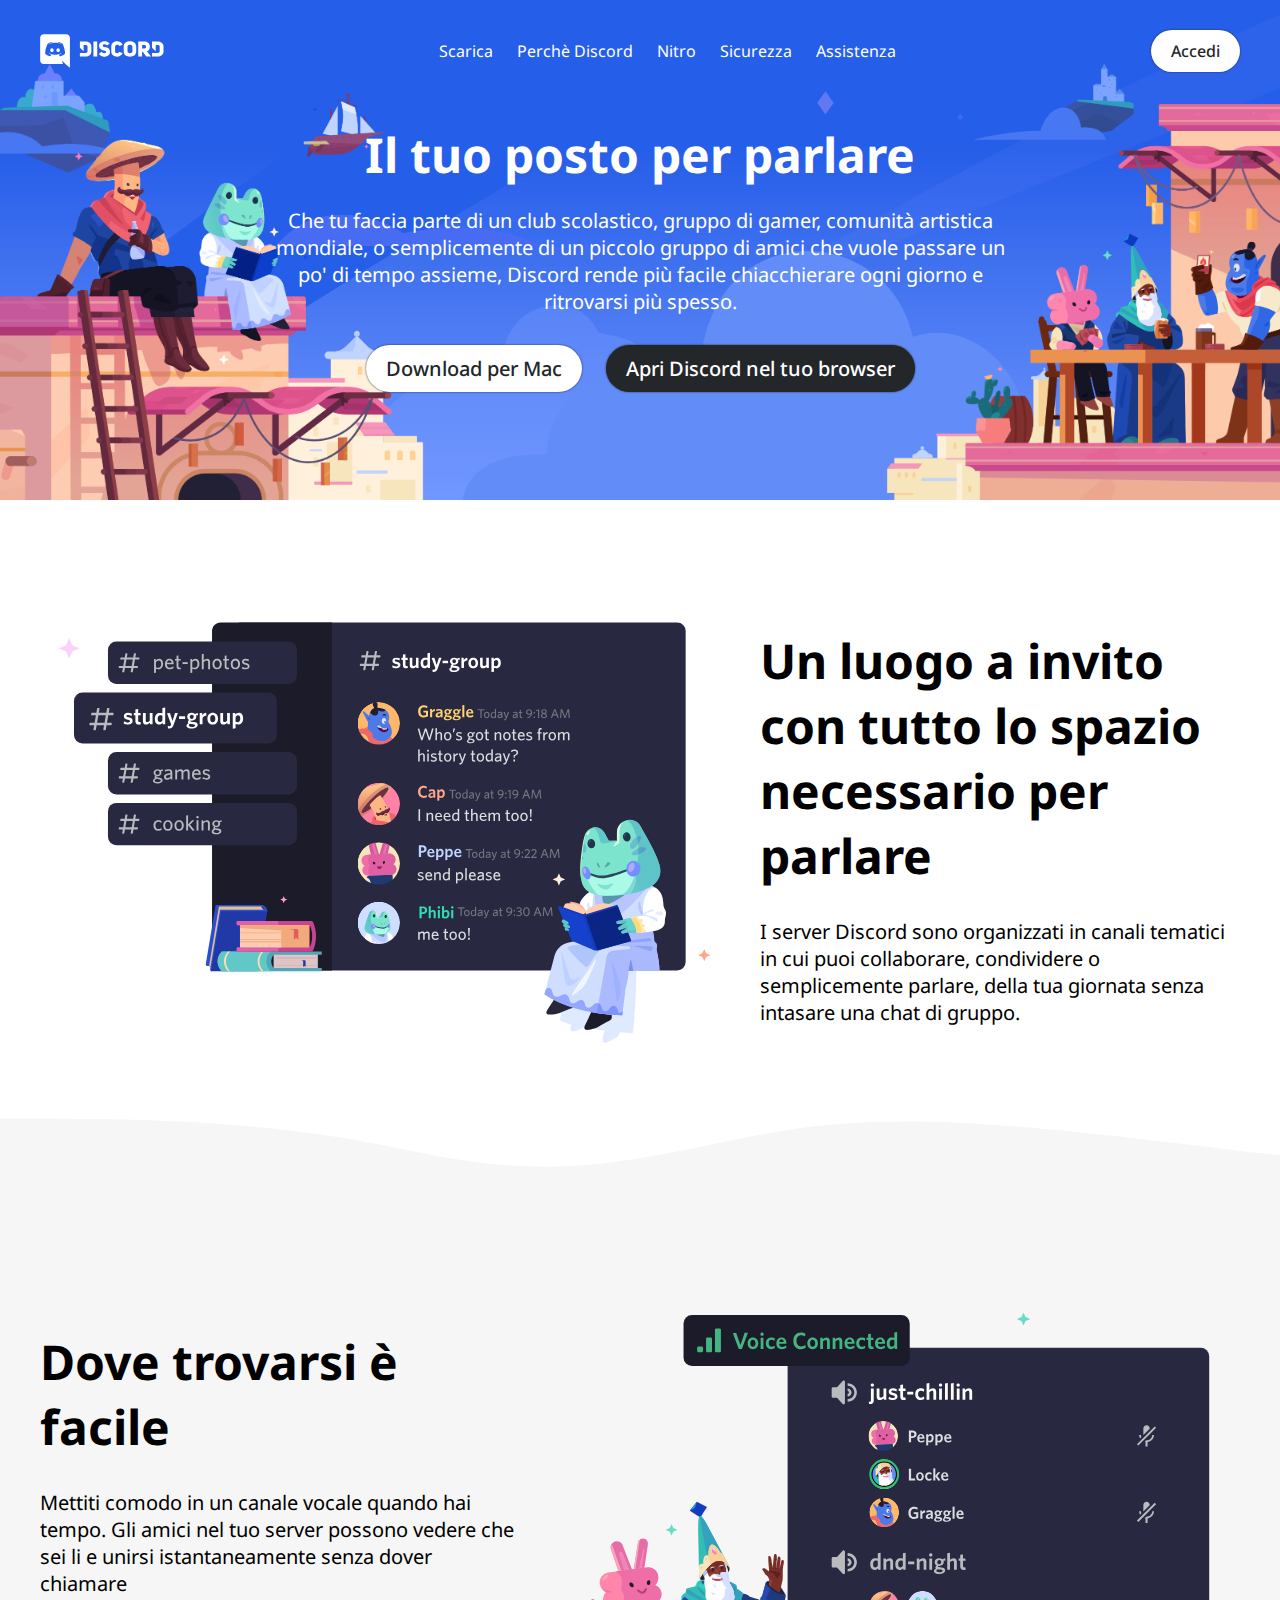
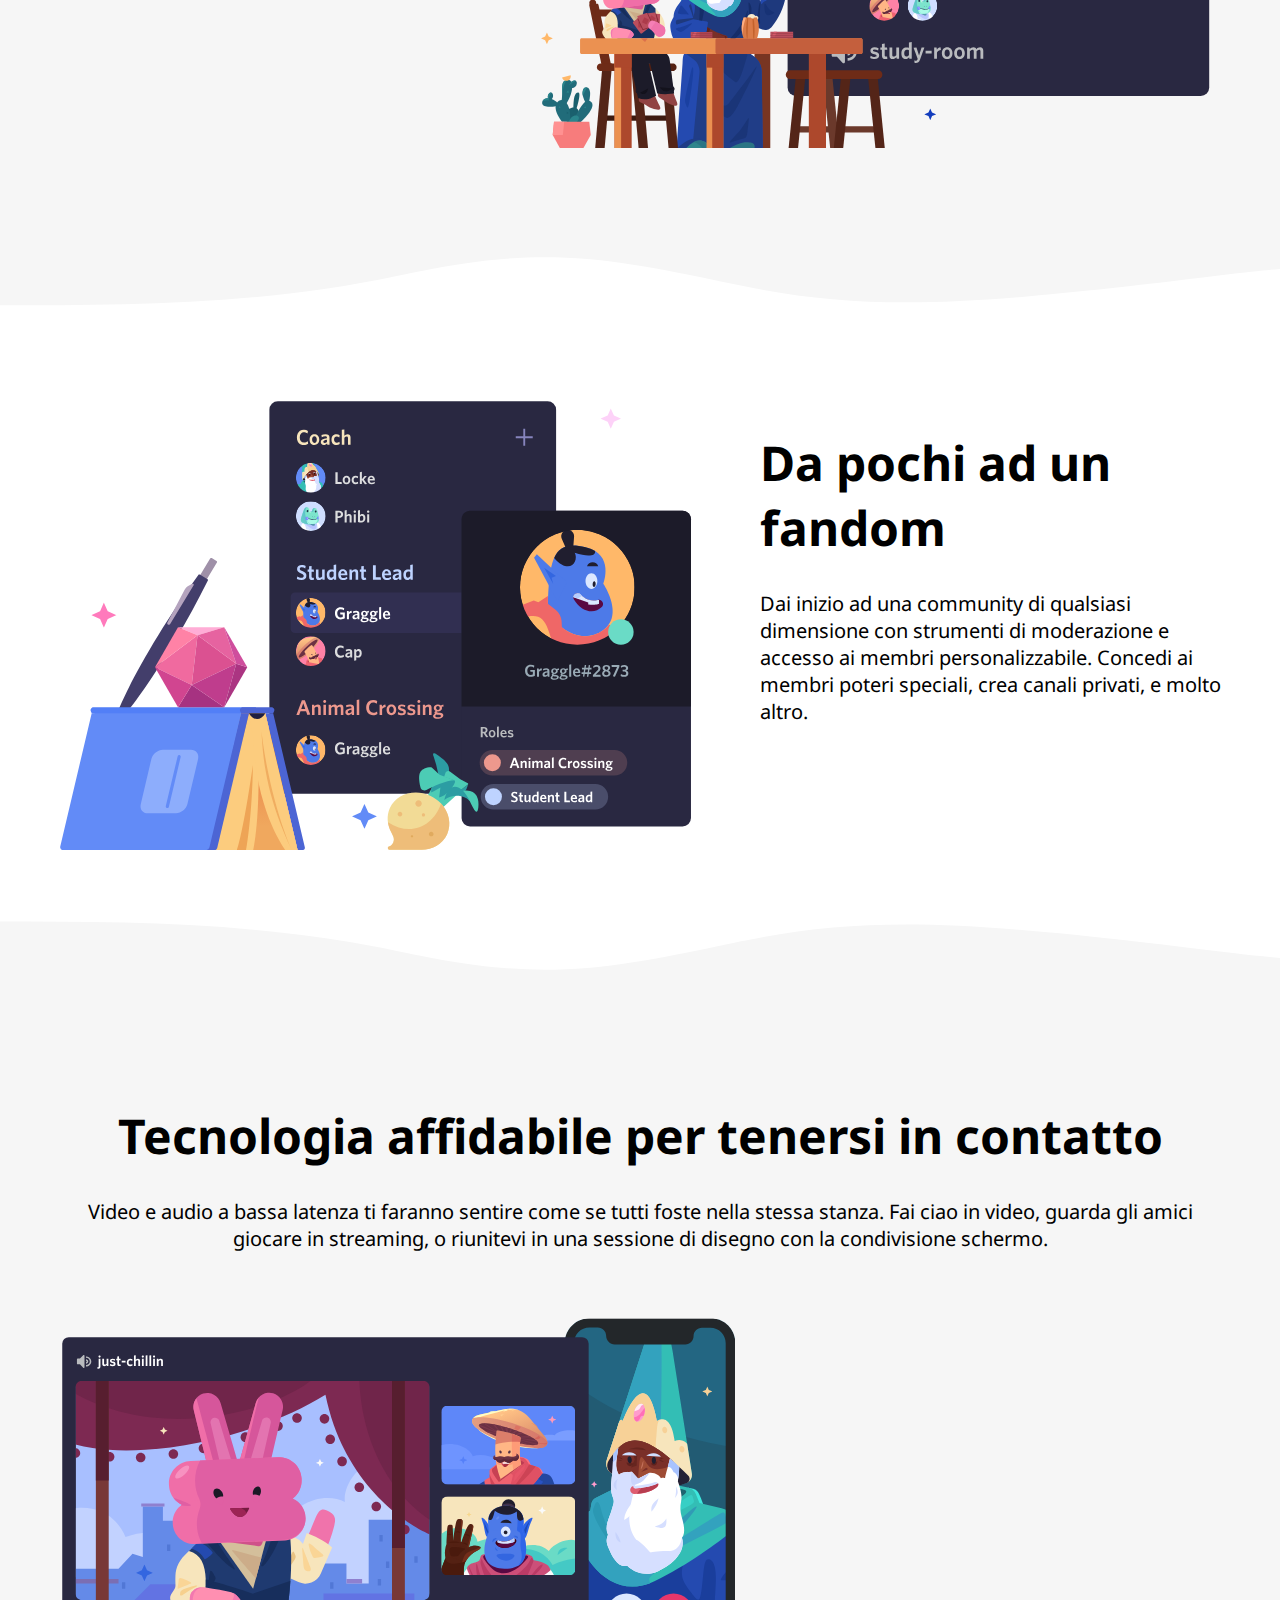
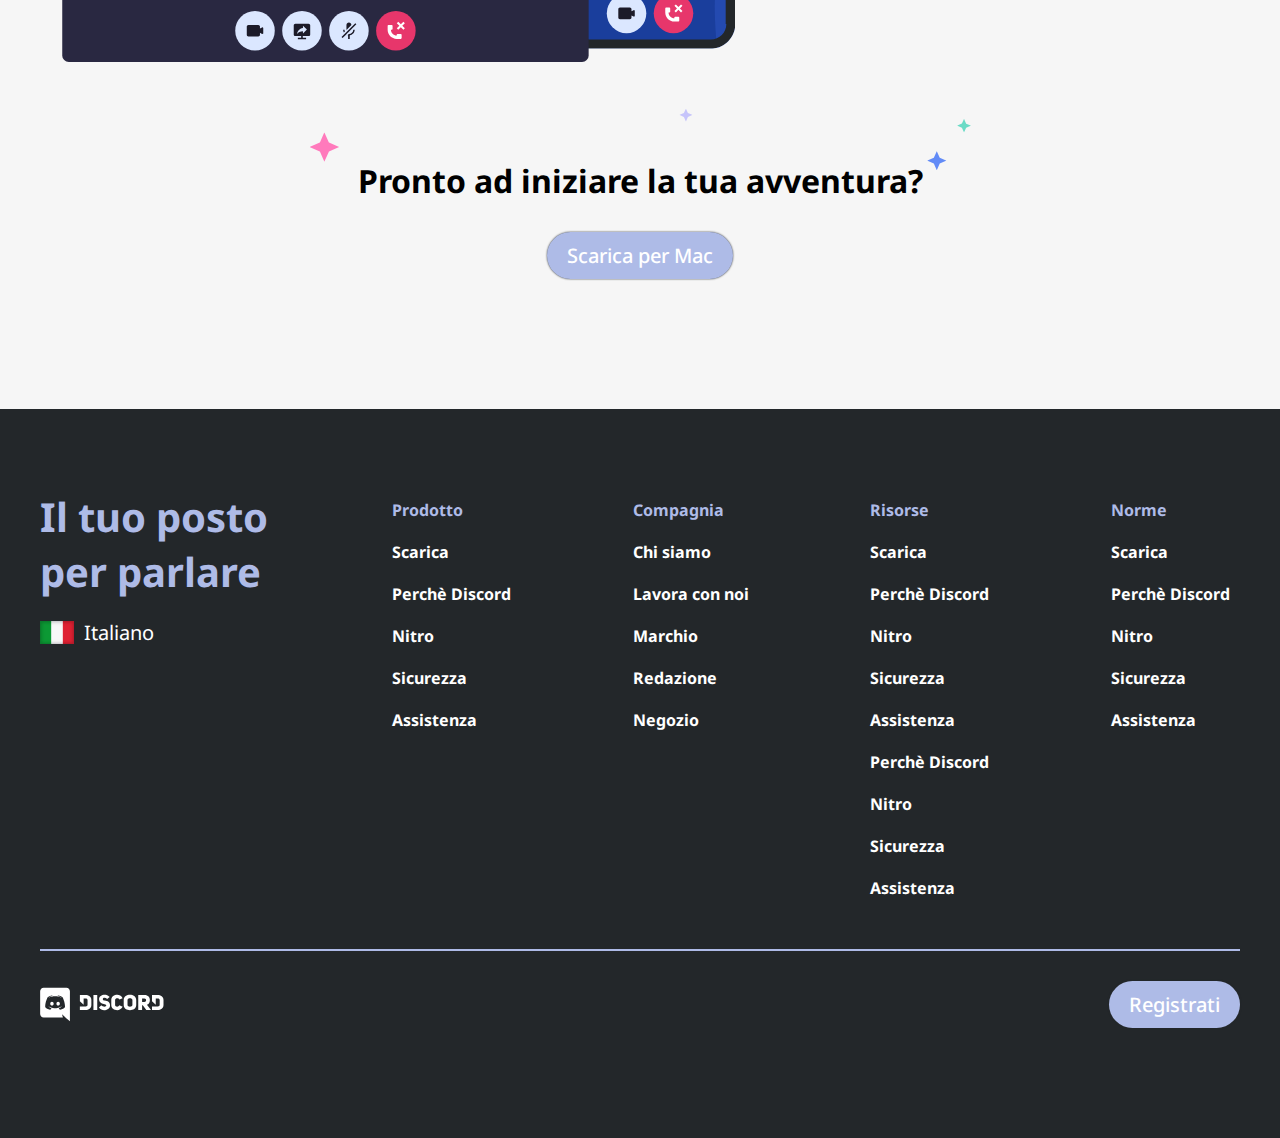
==== commit 2eb50f50: "created Footer-bottom" ====
--- a/index.html
+++ b/index.html
@@ -56,9 +56,9 @@
 
   <main>
 
-    <section id="organization" class="padding-80">
+    <section id="organization">
       <div class="container-1200 display-flex">
-        <img class="width-100x100" src="resources/img/item1.svg" alt="item1">
+        <img src="resources/img/item1.svg" alt="item1">
         <div class="section-description">
           <h2 class="font-size-em-300">Un luogo a invito con tutto lo spazio necessario per parlare</h2>
           <p class="font-size-em-125">I server Discord sono organizzati in canali tematici in cui puoi collaborare,
@@ -77,9 +77,10 @@
 
 
 
-    <section id="where" class="padding-80 background-color-grey ">
+    <section id="where" class=" background-color-grey ">
       <div class=" container-1200 display-flex flex-direction-row-reverse">
-        <img class="width-100x100" src="resources/img/item2.svg" alt="item2">
+
+        <img src="resources/img/item2.svg" alt="item2">
         <div class="section-description">
           <h2 class="font-size-em-300">Dove trovarsi è facile</h2>
           <p class="font-size-em-125">Mettiti comodo in un canale vocale quando hai tempo. Gli amici nel tuo server
@@ -95,9 +96,9 @@
       </path>
     </svg>
 
-    <section id="community" class="padding-80">
+    <section id="community">
       <div class="container-1200 display-flex">
-        <img class="width-100x100" src="resources/img/item3.svg" alt="item3">
+        <img src="resources/img/item3.svg" alt="item3">
         <div class="section-description">
           <h2 class="font-size-em-300">Da pochi ad un fandom</h2>
           <p class="font-size-em-125">Dai inizio ad una community di qualsiasi dimensione con strumenti di moderazione e
@@ -114,7 +115,7 @@
       </path>
     </svg>
 
-    <section id="section-call-to-action" class="background-color-grey padding-80">
+    <section id="section-call-to-action" class="background-color-grey">
       <div class="container-1200 display-flex flex-direction-column">
         <div class="text-align-center padding-20">
           <h2 class="font-size-em-300">Tecnologia affidabile per tenersi in contatto</h2>
@@ -124,7 +125,7 @@
             schermo.</p>
         </div>
 
-        <img class="width-100x100" src="resources/img/item4-big.svg" alt="item4">
+        <img src="resources/img/item4-big.svg" alt="item4">
         <div class="call-to-action container-800 display-inline-block padding-50 text-align-center">
           <h2 class="font-size-em-200">Pronto ad iniziare la tua avventura?</h2>
           <a class="button button-download display-inline-block background-color-contrast color-secondary font-size-em-125 "
@@ -137,7 +138,7 @@
 
 
 
-  <footer class=" background-color-primary color-secondary">
+  <footer class=" background-color-primary color-secondary ">
     <div class="container-1200">
 
       <div class="footer-top display-flex justify-content-space-between ">
@@ -202,8 +203,10 @@
         </div>
       </div>
 
-      <div class="footer-bottom">
-        FOOTER BOTTOM
+      <div class="footer-bottom display-flex justify-content-space-between">
+        <img src="resources/img/logo.svg" alt="discord logo">
+        <a class="button button-download display-inline-block background-color-contrast color-secondary font-size-em-125 "
+          href="www.google.com">Registrati</a>
       </div>
 
     </div>
--- a/resources/css/styles.css
+++ b/resources/css/styles.css
@@ -1,6 +1,5 @@
 * {
   font-family: 'Noto Sans', sans-serif;
-  ;
 }
 
 
@@ -61,6 +60,7 @@
   border-radius: 25px;
   padding: 10px 20px;
   font-weight: 500;
+  box-shadow: var(--color-primary-color) 0 0 2px;
 }
 
 .button:hover {
@@ -103,6 +103,10 @@
   padding-top: 4%;
 }
 
+main section {
+  padding: 80px 0;
+}
+
 section img {
   width: 60%;
 }
@@ -110,6 +114,14 @@
 main section h2 {
   margin-bottom: 30px;
 }
+
+.call-to-action {
+  background-image: url(../img/stars.svg);
+  background-size: contain;
+  background-repeat: no-repeat;
+}
+
+/*********** SVG WAVE ***********/
 
 .margin-negative-10 {
   margin: -10px 0;
@@ -119,20 +131,14 @@
   fill: var(--color-background-grey);
 }
 
-.call-to-action {
-  background-image: url(../img/stars.svg);
-  background-size: contain;
-  background-repeat: no-repeat;
+/************************* FOOTER *****************************************************/
+
+
+footer {
+  padding: 80px 0;
 }
 
-.call-to-action .button {
-  box-shadow: #23272a 0 0 2px;
-}
-
-/************************* FOOTER *****************************************************/
-
 .footer-top {
-  padding-top: 80px;
   padding-bottom: 40px;
   border-bottom: var(--color-contrast) 2px solid;
 }
@@ -155,7 +161,6 @@
   width: 20%;
 }
 
-
 #contacts img {
   width: 20%;
   margin-right: 10px;
@@ -165,4 +170,8 @@
 .lenguage {
   max-width: 70%;
   margin-top: 20px;
+}
+
+.footer-bottom {
+  padding: 30px 0;
 }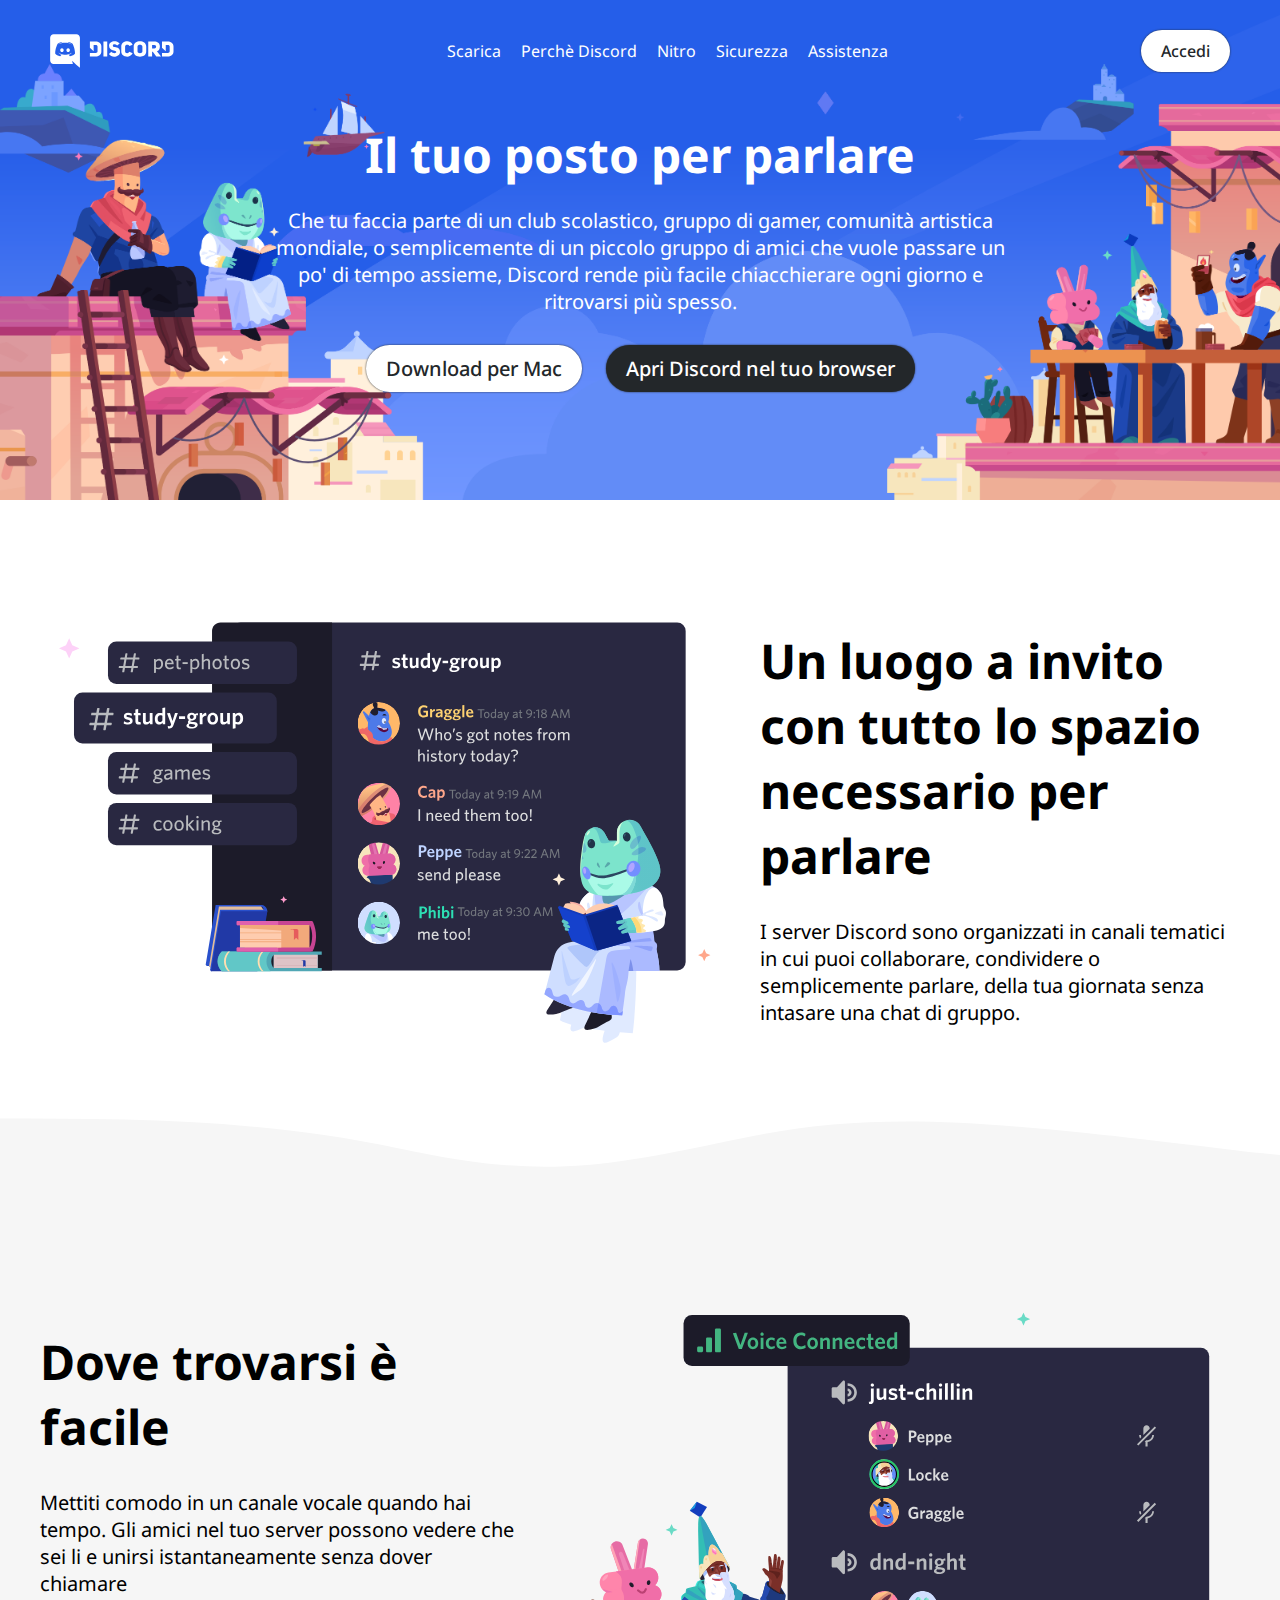
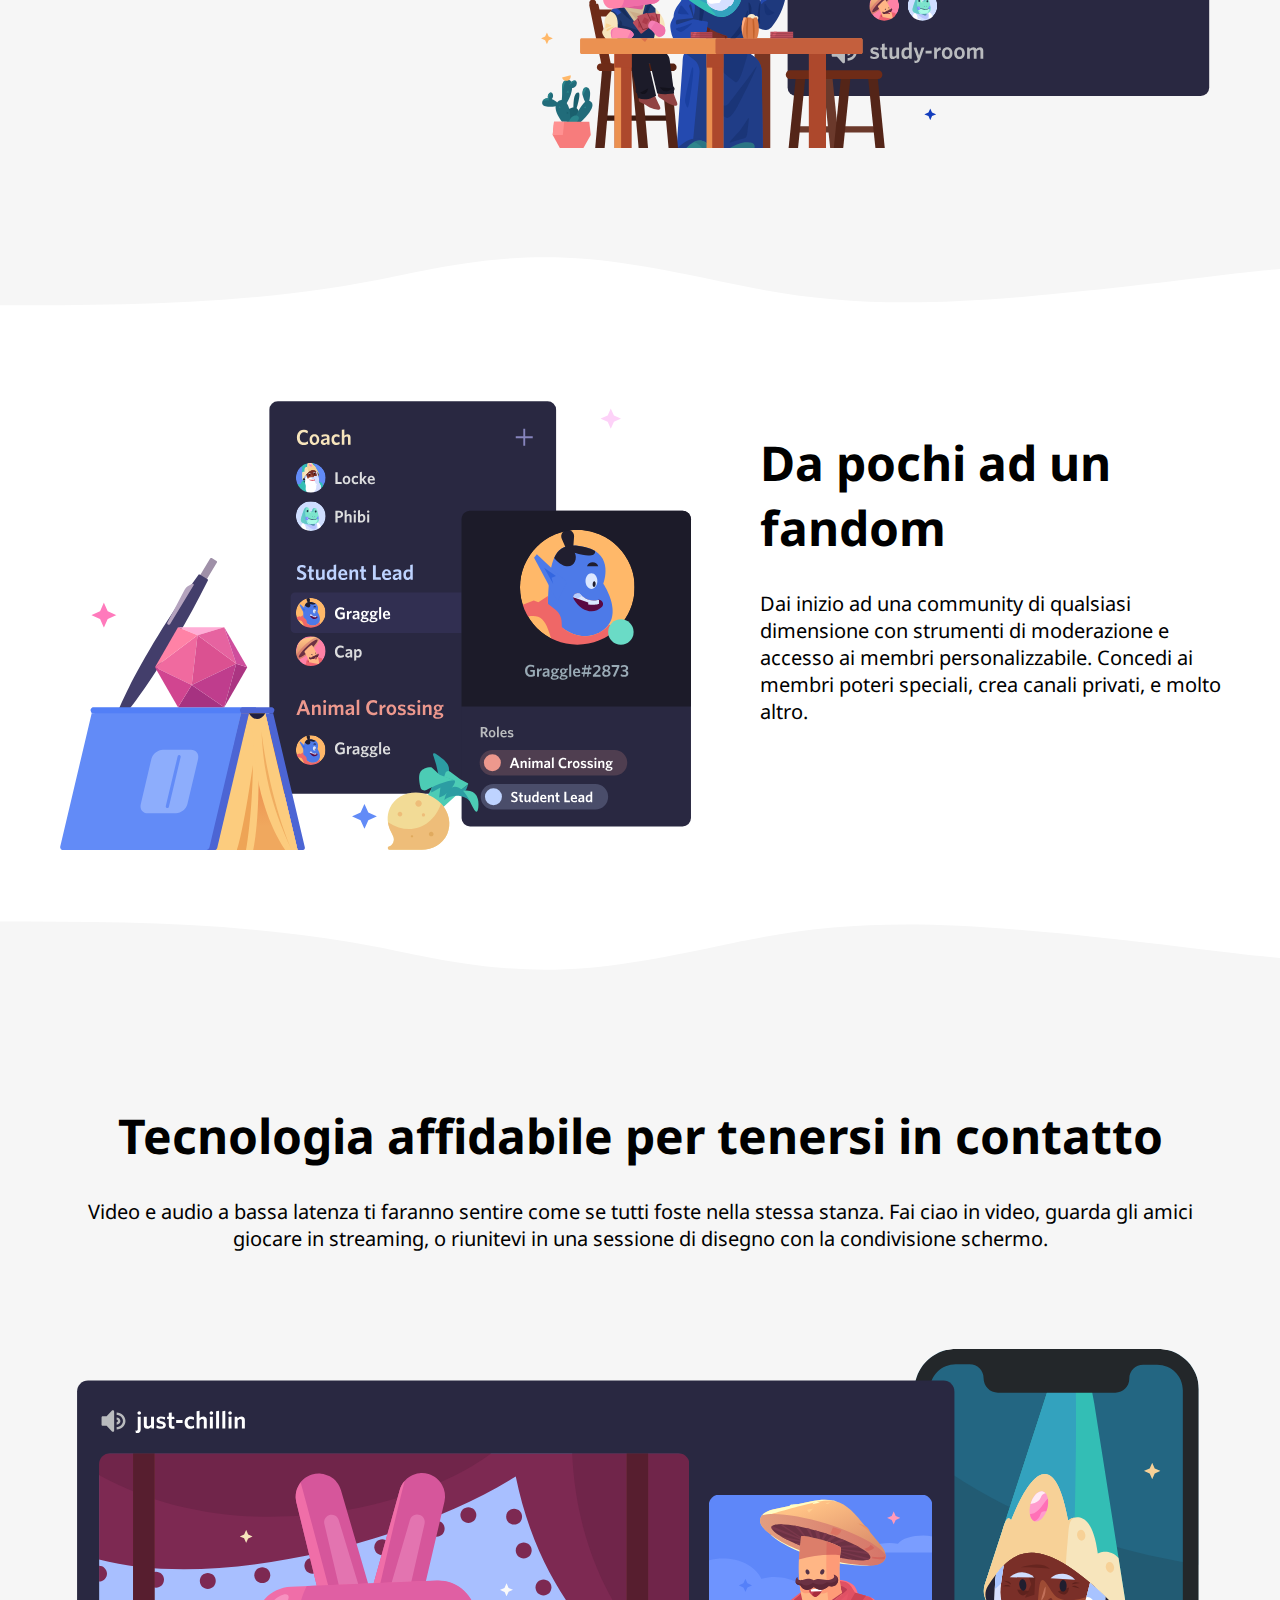
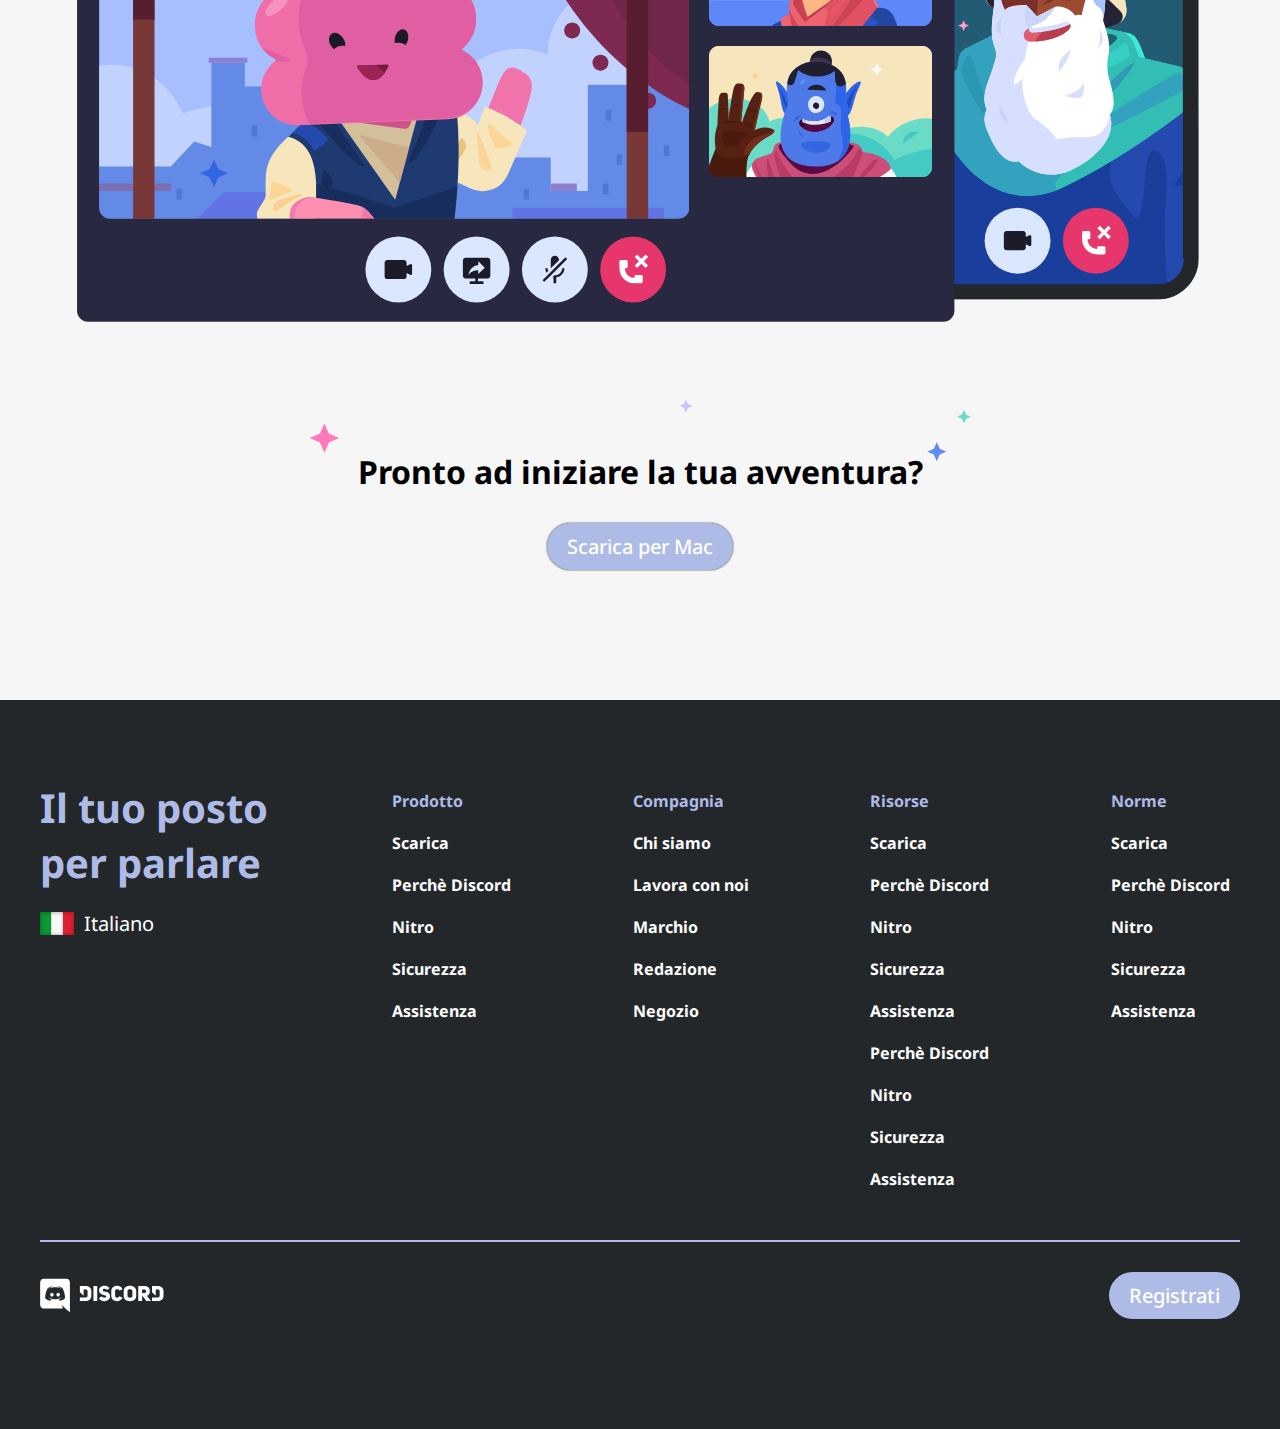
==== commit 2f32c731: "upgrade and fixed hover elements" ====
--- a/index.html
+++ b/index.html
@@ -23,9 +23,9 @@
 
   <header class=" background-color-blue color-secondary display-flex flex-direction-column">
 
-    <nav class="container-1200 display-flex justify-content-space-between align-items-center width-100x100">
+    <nav class="container-1200 display-flex flex-wrap justify-content-space-between align-items-center width-100x100">
       <img src="resources/img/logo.svg" alt="discord logo">
-      <ul class="no-list-style">
+      <ul class="display-flex flex-wrap no-list-style">
         <li><a href="www.google.com">Scarica</a></li>
         <li><a href="www.google.com">Perchè Discord</a></li>
         <li><a href="www.google.com">Nitro</a></li>
@@ -58,7 +58,7 @@
 
     <section id="organization">
       <div class="container-1200 display-flex">
-        <img src="resources/img/item1.svg" alt="item1">
+        <img class="small-img" src="resources/img/item1.svg" alt="item1">
         <div class="section-description">
           <h2 class="font-size-em-300">Un luogo a invito con tutto lo spazio necessario per parlare</h2>
           <p class="font-size-em-125">I server Discord sono organizzati in canali tematici in cui puoi collaborare,
@@ -80,7 +80,7 @@
     <section id="where" class=" background-color-grey ">
       <div class=" container-1200 display-flex flex-direction-row-reverse">
 
-        <img src="resources/img/item2.svg" alt="item2">
+        <img class="small-img" src="resources/img/item2.svg" alt="item2">
         <div class="section-description">
           <h2 class="font-size-em-300">Dove trovarsi è facile</h2>
           <p class="font-size-em-125">Mettiti comodo in un canale vocale quando hai tempo. Gli amici nel tuo server
@@ -98,7 +98,7 @@
 
     <section id="community">
       <div class="container-1200 display-flex">
-        <img src="resources/img/item3.svg" alt="item3">
+        <img class="small-img" src="resources/img/item3.svg" alt="item3">
         <div class="section-description">
           <h2 class="font-size-em-300">Da pochi ad un fandom</h2>
           <p class="font-size-em-125">Dai inizio ad una community di qualsiasi dimensione con strumenti di moderazione e
@@ -141,7 +141,7 @@
   <footer class=" background-color-primary color-secondary ">
     <div class="container-1200">
 
-      <div class="footer-top display-flex justify-content-space-between ">
+      <div class="footer-top display-flex flex-wrap justify-content-space-between ">
 
         <section id="contacts" class="display-flex flex-direction-column">
           <h2 class="font-size-em-250 color-contrast">Il tuo posto per parlare</h2>
--- a/resources/css/utility.css
+++ b/resources/css/utility.css
@@ -295,12 +295,24 @@
   display: inline-block;
 }
 
+.btn {
+  display: inline-block;
+  padding: 10px 18px;
+  border-radius: 20px;
+  background-color: #ff0000;
+  color: #000000;
+}
+
 
 /*********************** DISPLAY: FLEX **********************/
 
 
 .display-flex {
   display: flex;
+}
+
+.flex-wrap {
+  flex-wrap: wrap;
 }
 
 .flex-direction-column {
--- a/resources/css/styles.css
+++ b/resources/css/styles.css
@@ -1,6 +1,12 @@
 * {
   font-family: 'Noto Sans', sans-serif;
 }
+
+nav,
+footer {
+  padding: 0 10px;
+}
+
 
 
 /*********************** COLOR & BACKGROUND **********************/
@@ -64,8 +70,8 @@
 }
 
 .button:hover {
-  text-shadow: var(--color-primary-color) 1px 0 10px;
-  color: var(--color-background-color);
+  box-shadow: var(--color-primary-color) 1px 0 10px;
+  transition: 1s;
 }
 
 /*******************************      HEADER   ******************************/
@@ -77,7 +83,7 @@
 }
 
 nav {
-  padding: 30px 0;
+  padding: 30px 10px;
   height: 20%;
 }
 
@@ -92,11 +98,12 @@
 }
 
 li a:hover {
-  text-shadow: var(--color-primary-color) 1px 0 10px;
+  text-decoration: underline;
 }
 
 
 /************************* MAIN *****************************************************/
+
 
 .section-description {
   width: 40%;
@@ -104,10 +111,10 @@
 }
 
 main section {
-  padding: 80px 0;
+  padding: 80px 10px;
 }
 
-section img {
+section .small-img {
   width: 60%;
 }
 
@@ -117,8 +124,13 @@
 
 .call-to-action {
   background-image: url(../img/stars.svg);
+  background-position: top center;
   background-size: contain;
   background-repeat: no-repeat;
+}
+
+.w {
+  width: 100%;
 }
 
 /*********** SVG WAVE ***********/
@@ -135,7 +147,7 @@
 
 
 footer {
-  padding: 80px 0;
+  padding: 80px 10px;
 }
 
 .footer-top {
@@ -151,10 +163,6 @@
 footer li a {
   text-decoration: none;
   color: var(--color-secondary-color);
-}
-
-footer li a:hover {
-  color: var(--color-contrast);
 }
 
 #contacts {
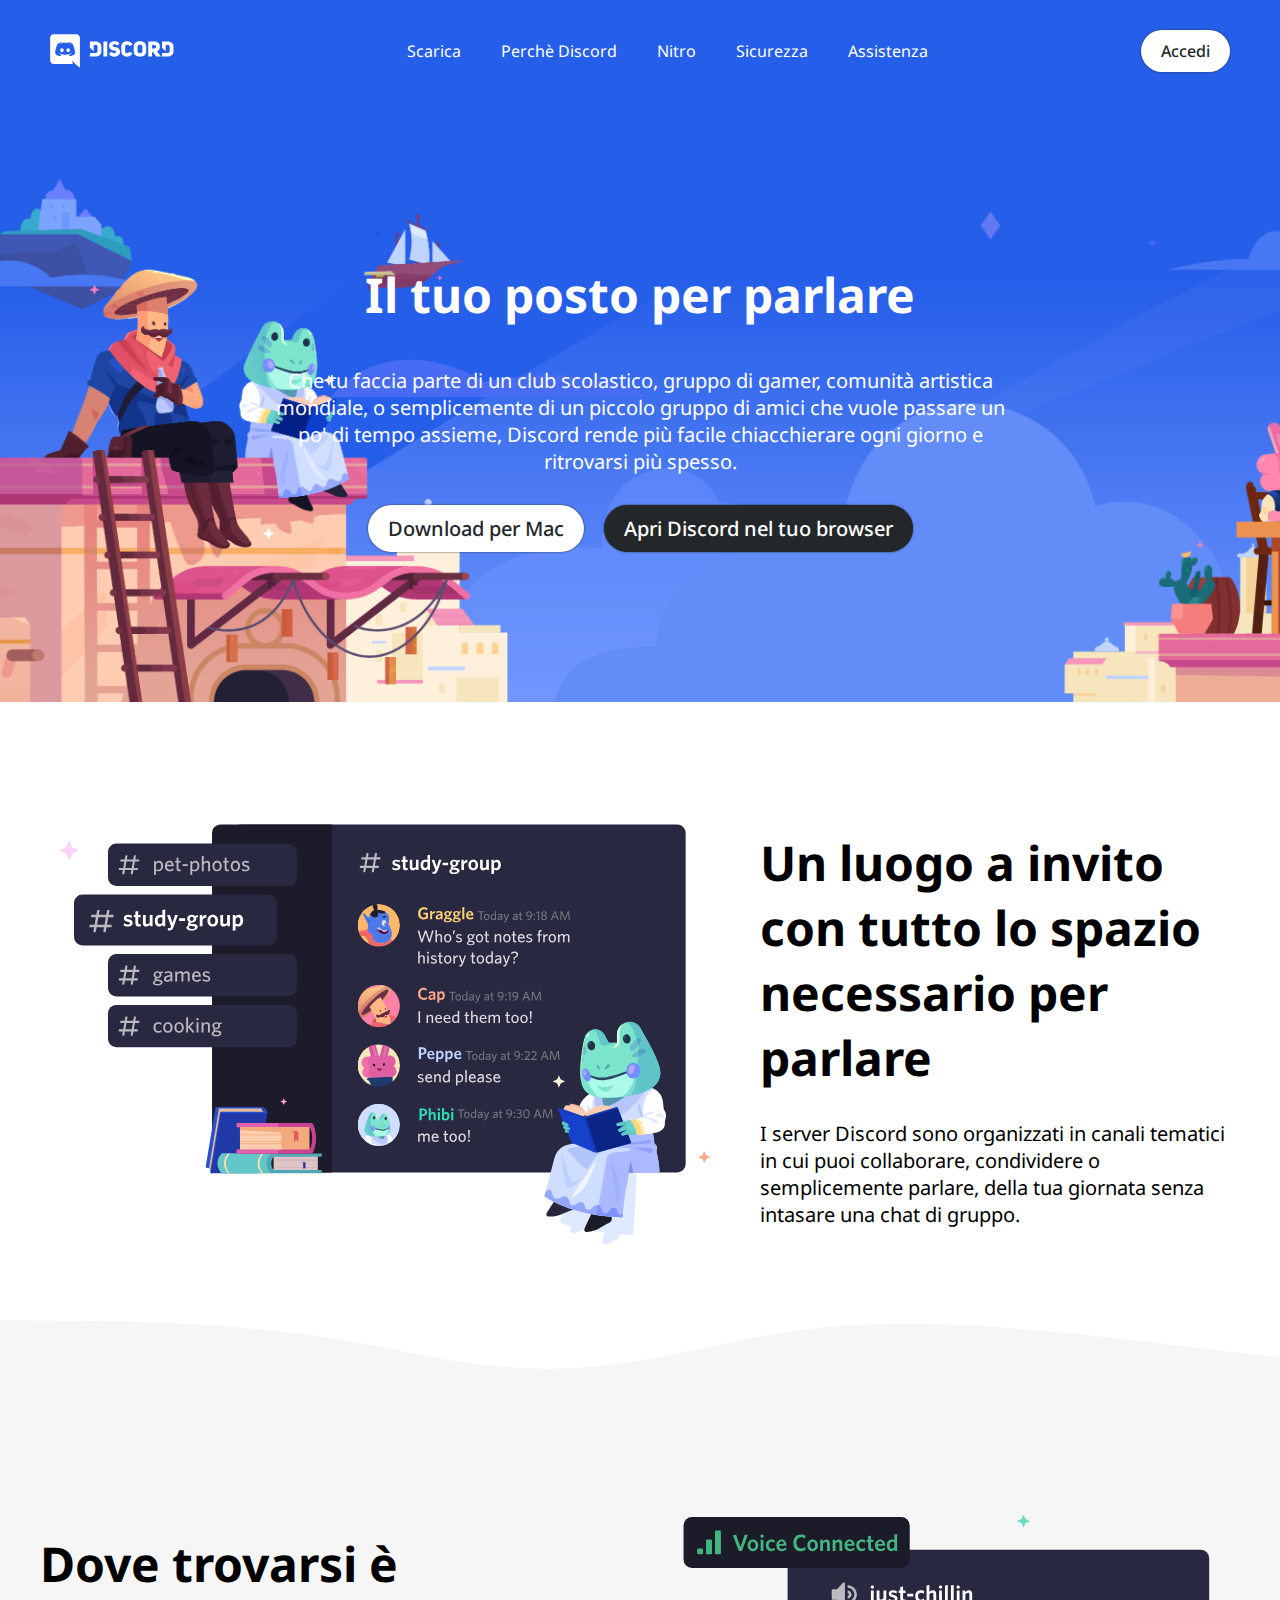
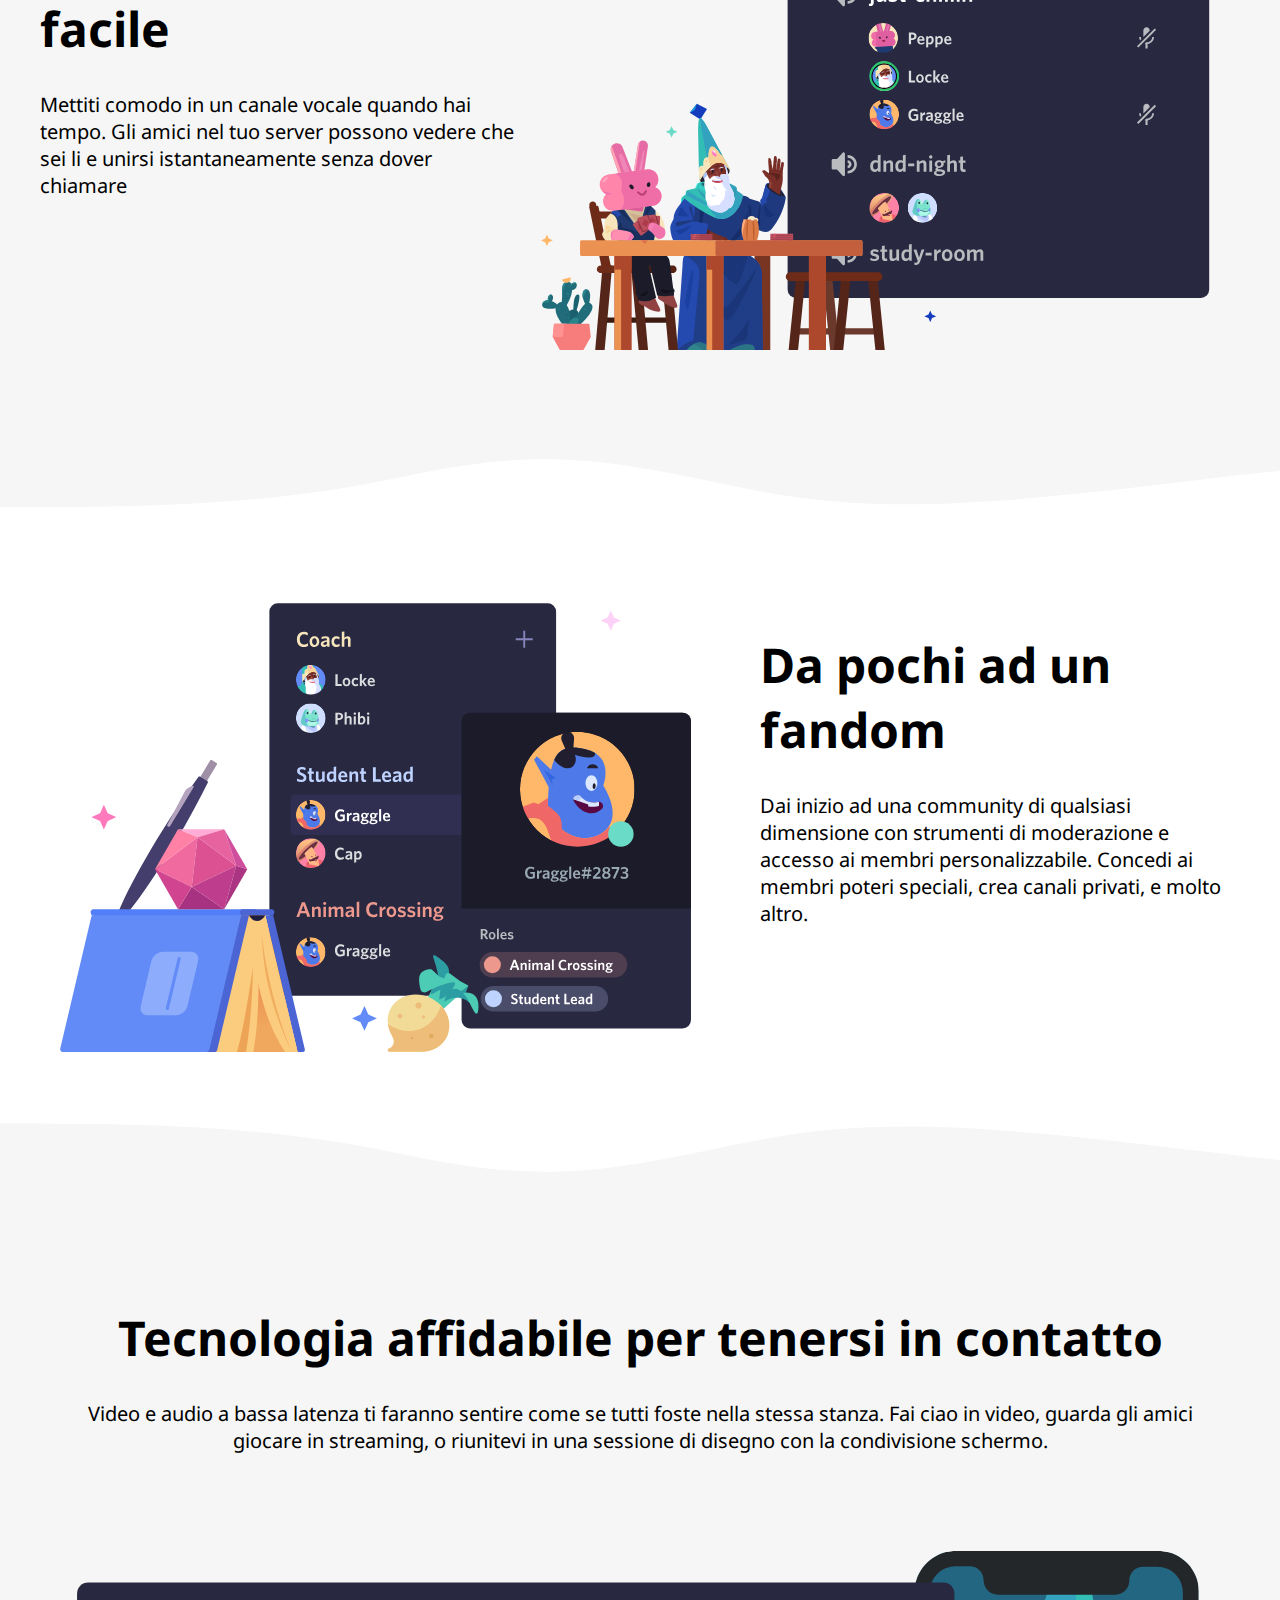
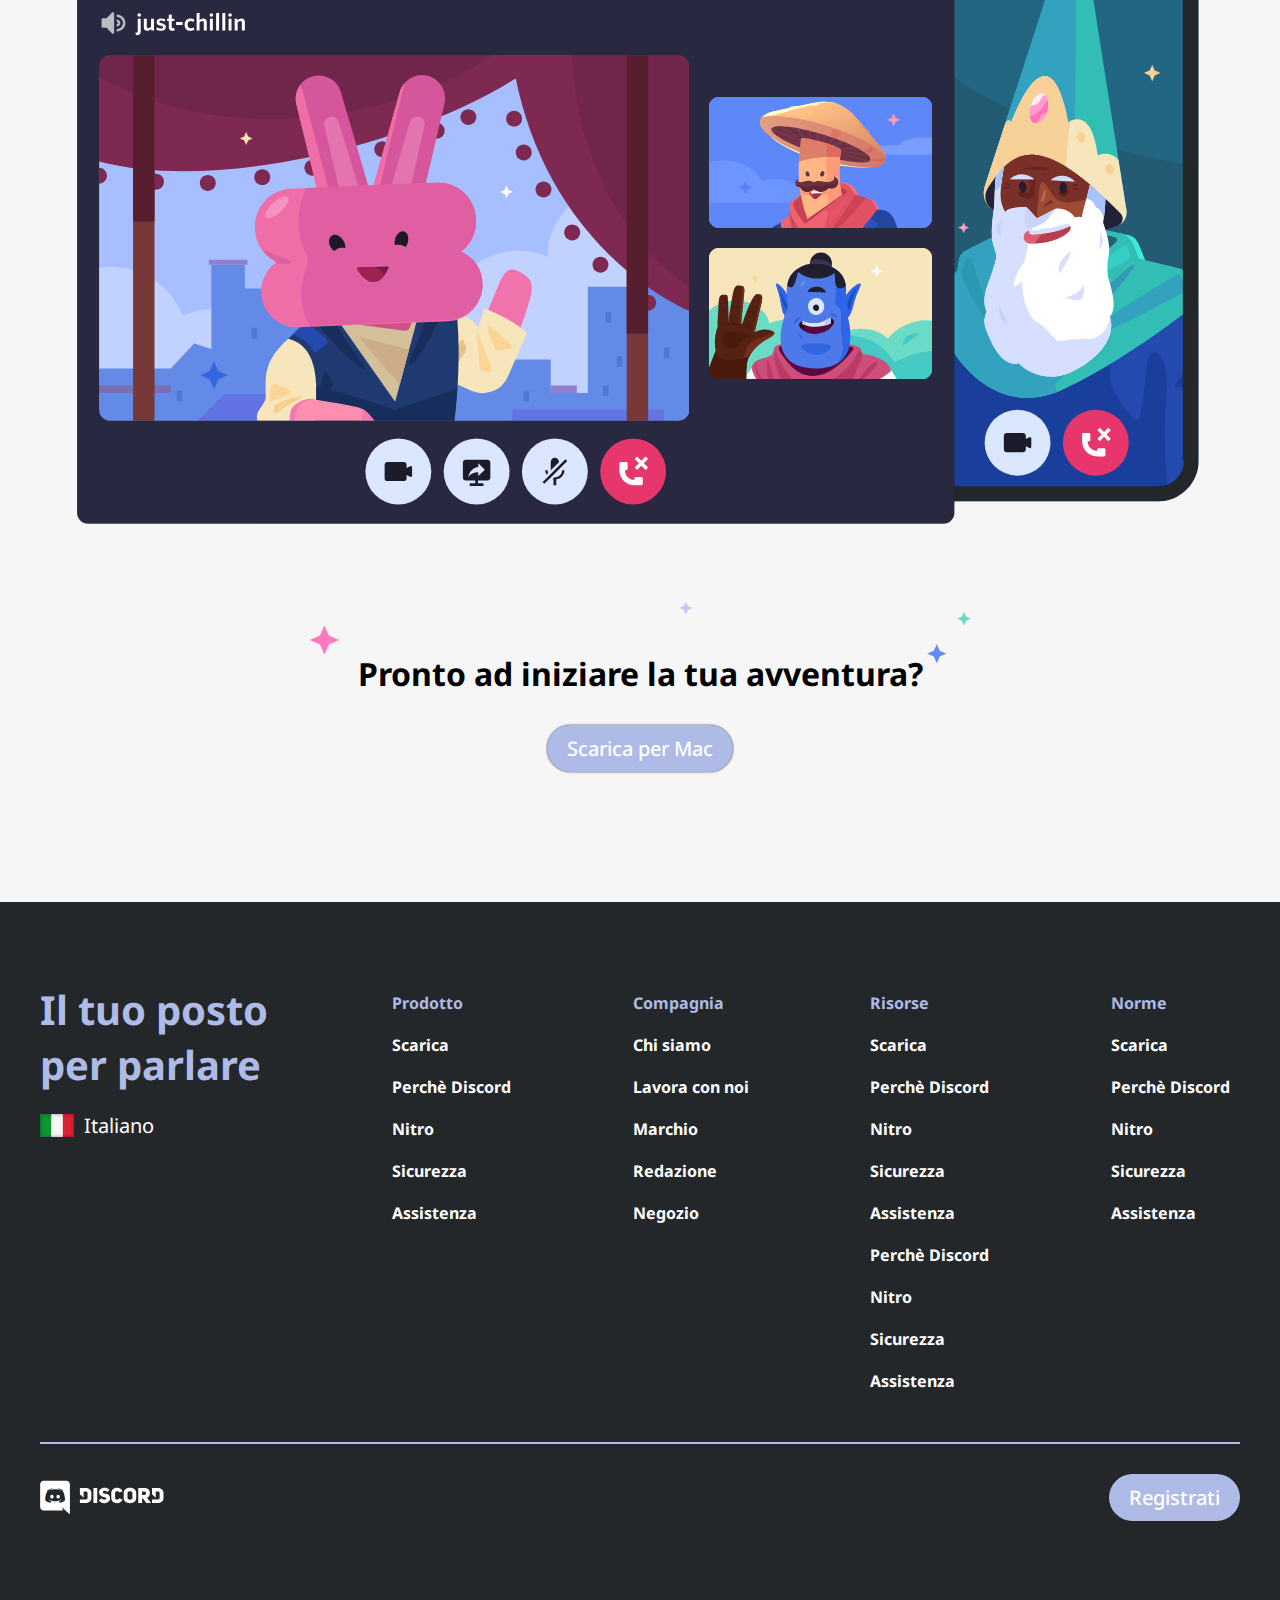
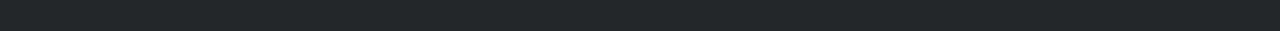
==== commit 0dd80188: "improved index.html and create a second page download.html" ====
--- a/index.html
+++ b/index.html
@@ -14,7 +14,7 @@
     integrity="sha512-DTOQO9RWCH3ppGqcWaEA1BIZOC6xxalwEsw9c2QQeAIftl+Vegovlnee1c9QX4TctnWMn13TZye+giMm8e2LwA=="
     crossorigin="anonymous" referrerpolicy="no-referrer" /> <!-- Link a Font Awesome-->
   <link rel="stylesheet" href="resources/css/utility.css">
-  <link rel="stylesheet" href="resources/css/styles.css">
+  <link rel="stylesheet" href="resources/css/general-styles.css">
   <title>Discord</title>
 </head>
 
@@ -23,30 +23,34 @@
 
   <header class=" background-color-blue color-secondary display-flex flex-direction-column">
 
-    <nav class="container-1200 display-flex flex-wrap justify-content-space-between align-items-center width-100x100">
+    <nav
+      class="container-1200 display-flex flex-wrap justify-content-space-between align-items-center width-100x100 margin-auto">
       <img src="resources/img/logo.svg" alt="discord logo">
       <ul class="display-flex flex-wrap no-list-style">
-        <li><a href="www.google.com">Scarica</a></li>
-        <li><a href="www.google.com">Perchè Discord</a></li>
-        <li><a href="www.google.com">Nitro</a></li>
-        <li><a href="www.google.com">Sicurezza</a></li>
-        <li><a href="www.google.com">Assistenza</a></li>
+        <li class="padding-side-10"><a href="download.html">Scarica</a></li>
+        <li class="padding-side-10"><a href="www.google.com">Perchè Discord</a></li>
+        <li class="padding-side-10"><a href="www.google.com">Nitro</a></li>
+        <li class="padding-side-10"><a href="www.google.com">Sicurezza</a></li>
+        <li class="padding-side-10"><a href="www.google.com">Assistenza</a></li>
       </ul>
       <a class="button background-color-secondary color-primary" href="www.google.com">Accedi</a>
     </nav>
 
-    <div class="hero container-800 display-flex align-items-center">
-      <section id="introduction" class="text-align-center">
+    <div class="hero display-flex min-height-600 ">
+      <section id="introduction"
+        class="text-align-center display-flex flex-direction-column align-items-center container-800 margin-auto">
         <h2 class="font-size-em-300 margin-20">Il tuo posto per parlare</h2>
         <p class="font-size-em-125 margin-20">Che tu faccia parte di un club scolastico, gruppo di gamer, comunità
           artistica mondiale, o semplicemente di
           un piccolo gruppo di amici che vuole passare un po' di tempo assieme, Discord rende più facile chiacchierare
           ogni giorno e ritrovarsi più spesso.</p>
-        <a class="button display-inline-block margin-10 background-color-secondary color-primary font-size-em-125"
-          href="www.google.com"><i class="fa-solid fa-down-long"></i>
-          Download per Mac</a>
-        <a class="button display-inline-block margin-10 background-color-primary color-secondary font-size-em-125"
-          href="www.google.com">Apri Discord nel tuo browser</a>
+        <div class="hero-buttons display-flex flex-wrap justify-content-center">
+          <a class="button display-inline-block margin-10 background-color-secondary color-primary font-size-em-125"
+            href="www.google.com"><i class="fa-solid fa-down-long"></i>
+            Download per Mac</a>
+          <a class="button display-inline-block margin-10 background-color-primary color-secondary font-size-em-125"
+            href="www.google.com">Apri Discord nel tuo browser</a>
+        </div>
       </section>
     </div>
 
@@ -57,7 +61,7 @@
   <main>
 
     <section id="organization">
-      <div class="container-1200 display-flex">
+      <div class="container-1200 display-flex margin-auto">
         <img class="small-img" src="resources/img/item1.svg" alt="item1">
         <div class="section-description">
           <h2 class="font-size-em-300">Un luogo a invito con tutto lo spazio necessario per parlare</h2>
@@ -78,7 +82,7 @@
 
 
     <section id="where" class=" background-color-grey ">
-      <div class=" container-1200 display-flex flex-direction-row-reverse">
+      <div class=" container-1200 display-flex flex-direction-row-reverse margin-auto">
 
         <img class="small-img" src="resources/img/item2.svg" alt="item2">
         <div class="section-description">
@@ -97,7 +101,7 @@
     </svg>
 
     <section id="community">
-      <div class="container-1200 display-flex">
+      <div class="container-1200 display-flex margin-auto">
         <img class="small-img" src="resources/img/item3.svg" alt="item3">
         <div class="section-description">
           <h2 class="font-size-em-300">Da pochi ad un fandom</h2>
@@ -116,7 +120,7 @@
     </svg>
 
     <section id="section-call-to-action" class="background-color-grey">
-      <div class="container-1200 display-flex flex-direction-column">
+      <div class="container-1200 display-flex flex-direction-column margin-auto">
         <div class="text-align-center padding-20">
           <h2 class="font-size-em-300">Tecnologia affidabile per tenersi in contatto</h2>
           <p class="font-size-em-125">Video e audio a bassa latenza ti faranno sentire come se tutti foste nella stessa
@@ -126,7 +130,7 @@
         </div>
 
         <img src="resources/img/item4-big.svg" alt="item4">
-        <div class="call-to-action container-800 display-inline-block padding-50 text-align-center">
+        <div class="call-to-action container-800 display-inline-block padding-50 text-align-center margin-auto">
           <h2 class="font-size-em-200">Pronto ad iniziare la tua avventura?</h2>
           <a class="button button-download display-inline-block background-color-contrast color-secondary font-size-em-125 "
             href="www.google.com"><i class="fa-solid fa-down-long"></i> Scarica per Mac</a>
@@ -139,7 +143,7 @@
 
 
   <footer class=" background-color-primary color-secondary ">
-    <div class="container-1200">
+    <div class="container-1200 margin-auto">
 
       <div class="footer-top display-flex flex-wrap justify-content-space-between ">
 
@@ -149,12 +153,13 @@
             <img src="resources/img/italy.png" alt="italy flag">Italiano <i
               class="fa-solid fa-angle-down padding-10"></i>
           </div>
-          <div class="contact-icons font-size-em-150 display-flex justify-content-space-between">
-            <i class="fa-brands fa-twitter"></i>
-            <i class="fa-brands fa-instagram"></i>
-            <i class="fa-brands fa-facebook"></i>
-            <i class="fa-brands fa-youtube"></i>
-          </div>
+          <ul class="display-flex no-list-style flex-wrap">
+            <li><a href="www.googlr.com"><i class="fa-brands fa-twitter"></i></a></li>
+            <li><a href="www.googlr.com"><i class="fa-brands fa-instagram"></i></a></li>
+            <li><a href="www.googlr.com"><i class="fa-brands fa-facebook"></i></a></li>
+            <li><a href="www.googlr.com"><i class="fa-brands fa-youtube"></i></a></li>
+          </ul>
+
         </section>
 
         <div>
--- a/resources/css/utility.css
+++ b/resources/css/utility.css
@@ -95,6 +95,10 @@
   padding: 10px;
 }
 
+.padding-side-10 {
+  padding: 0 10px;
+}
+
 .padding-20 {
   padding: 20px;
 }
@@ -160,24 +164,29 @@
   margin: 80px;
 }
 
+.margin-auto {
+  margin: auto;
+}
+
 
 
 /*********************** CONTAINER  **********************/
 
 .container-1200 {
   max-width: 1200px;
-  margin: 0 auto;
 }
 
 .container-800 {
   max-width: 800px;
-  margin: 0 auto;
 }
 
 .width-100x100 {
   width: 100%;
 }
 
+.min-height-600 {
+  min-height: 600px;
+}
 
 /*********************** UL **********************/
 
@@ -279,6 +288,14 @@
 
 .font-size-em-300 {
   font-size: 3em;
+}
+
+.font-size-em-400 {
+  font-size: 4em;
+}
+
+.font-size-em-500 {
+  font-size: 5em;
 }
 
 
@@ -303,6 +320,11 @@
   color: #000000;
 }
 
+.btn:hover {
+  box-shadow: 1px 0 10px black;
+  transition: 1s;
+}
+
 
 /*********************** DISPLAY: FLEX **********************/
 
--- a/resources/css/general-styles.css
+++ b/resources/css/general-styles.css
@@ -0,0 +1,186 @@
+* {
+  font-family: 'Noto Sans', sans-serif;
+}
+
+nav,
+footer {
+  padding: 0 10px;
+}
+
+
+
+/*********************** COLOR & BACKGROUND **********************/
+
+:root {
+  --color-secondary-color: #ffffff;
+  --color-contrast: #aebbe7;
+  --color-primary-color: #23272a;
+  --color-background-color: #255ee9;
+  --color-background-grey: #F6F6F6;
+}
+
+.color-primary {
+  color: var(--color-primary-color);
+}
+
+.color-secondary {
+  color: var(--color-secondary-color);
+}
+
+.color-contrast {
+  color: var(--color-contrast);
+}
+
+.color-blue {
+  color: var(--color-background-color);
+}
+
+.color-grey {
+  color: var(--color-background-grey);
+}
+
+.background-color-primary {
+  background-color: var(--color-primary-color);
+}
+
+.background-color-secondary {
+  background-color: var(--color-secondary-color);
+}
+
+.background-color-contrast {
+  background-color: var(--color-contrast);
+}
+
+.background-color-blue {
+  background-color: var(--color-background-color);
+}
+
+.background-color-grey {
+  background-color: var(--color-background-grey);
+}
+
+/*********************** BUTTON **************************/
+
+.button {
+  text-decoration: none;
+  border-radius: 25px;
+  padding: 10px 20px;
+  font-weight: 500;
+  box-shadow: var(--color-primary-color) 0 0 2px;
+}
+
+.button:hover {
+  box-shadow: 1px 0 10px var(--color-primary-color);
+  transition: 0.5s;
+}
+
+/*******************************      HEADER   ******************************/
+
+
+.hero {
+  background-image: url(../img/jumbo.png);
+  background-size: cover;
+}
+
+nav {
+  padding: 30px 10px;
+  height: 20%;
+}
+
+nav li {
+  display: inline-block;
+  margin-left: 20px;
+}
+
+nav li a {
+  text-decoration: none;
+  color: var(--color-secondary-color);
+}
+
+li a:hover {
+  text-decoration: underline;
+}
+
+
+/************************* MAIN *****************************************************/
+
+
+.section-description {
+  width: 40%;
+  padding-top: 4%;
+}
+
+main section {
+  padding: 80px 10px;
+}
+
+section .small-img {
+  width: 60%;
+}
+
+main section h2 {
+  margin-bottom: 30px;
+}
+
+.call-to-action {
+  background-image: url(../img/stars.svg);
+  background-position: top center;
+  background-size: contain;
+  background-repeat: no-repeat;
+}
+
+
+/*********** SVG WAVE ***********/
+
+.margin-negative-10 {
+  margin: -10px 0;
+}
+
+.fill-grey {
+  fill: var(--color-background-grey);
+}
+
+/************************* FOOTER *****************************************************/
+
+
+footer {
+  padding: 80px 10px;
+}
+
+.footer-top {
+  padding-bottom: 40px;
+  border-bottom: var(--color-contrast) 2px solid;
+}
+
+footer li {
+  padding: 10px;
+  font-weight: 700;
+}
+
+#contacts li {
+  padding: 10px 20px 10px 0;
+}
+
+footer li a {
+  text-decoration: none;
+  color: var(--color-secondary-color);
+}
+
+#contacts {
+  width: 20%;
+}
+
+#contacts img {
+  width: 20%;
+  margin-right: 10px;
+}
+
+.contact-icons,
+.lenguage {
+  max-width: 70%;
+  margin-top: 20px;
+}
+
+.footer-bottom {
+  padding: 30px 0;
+}